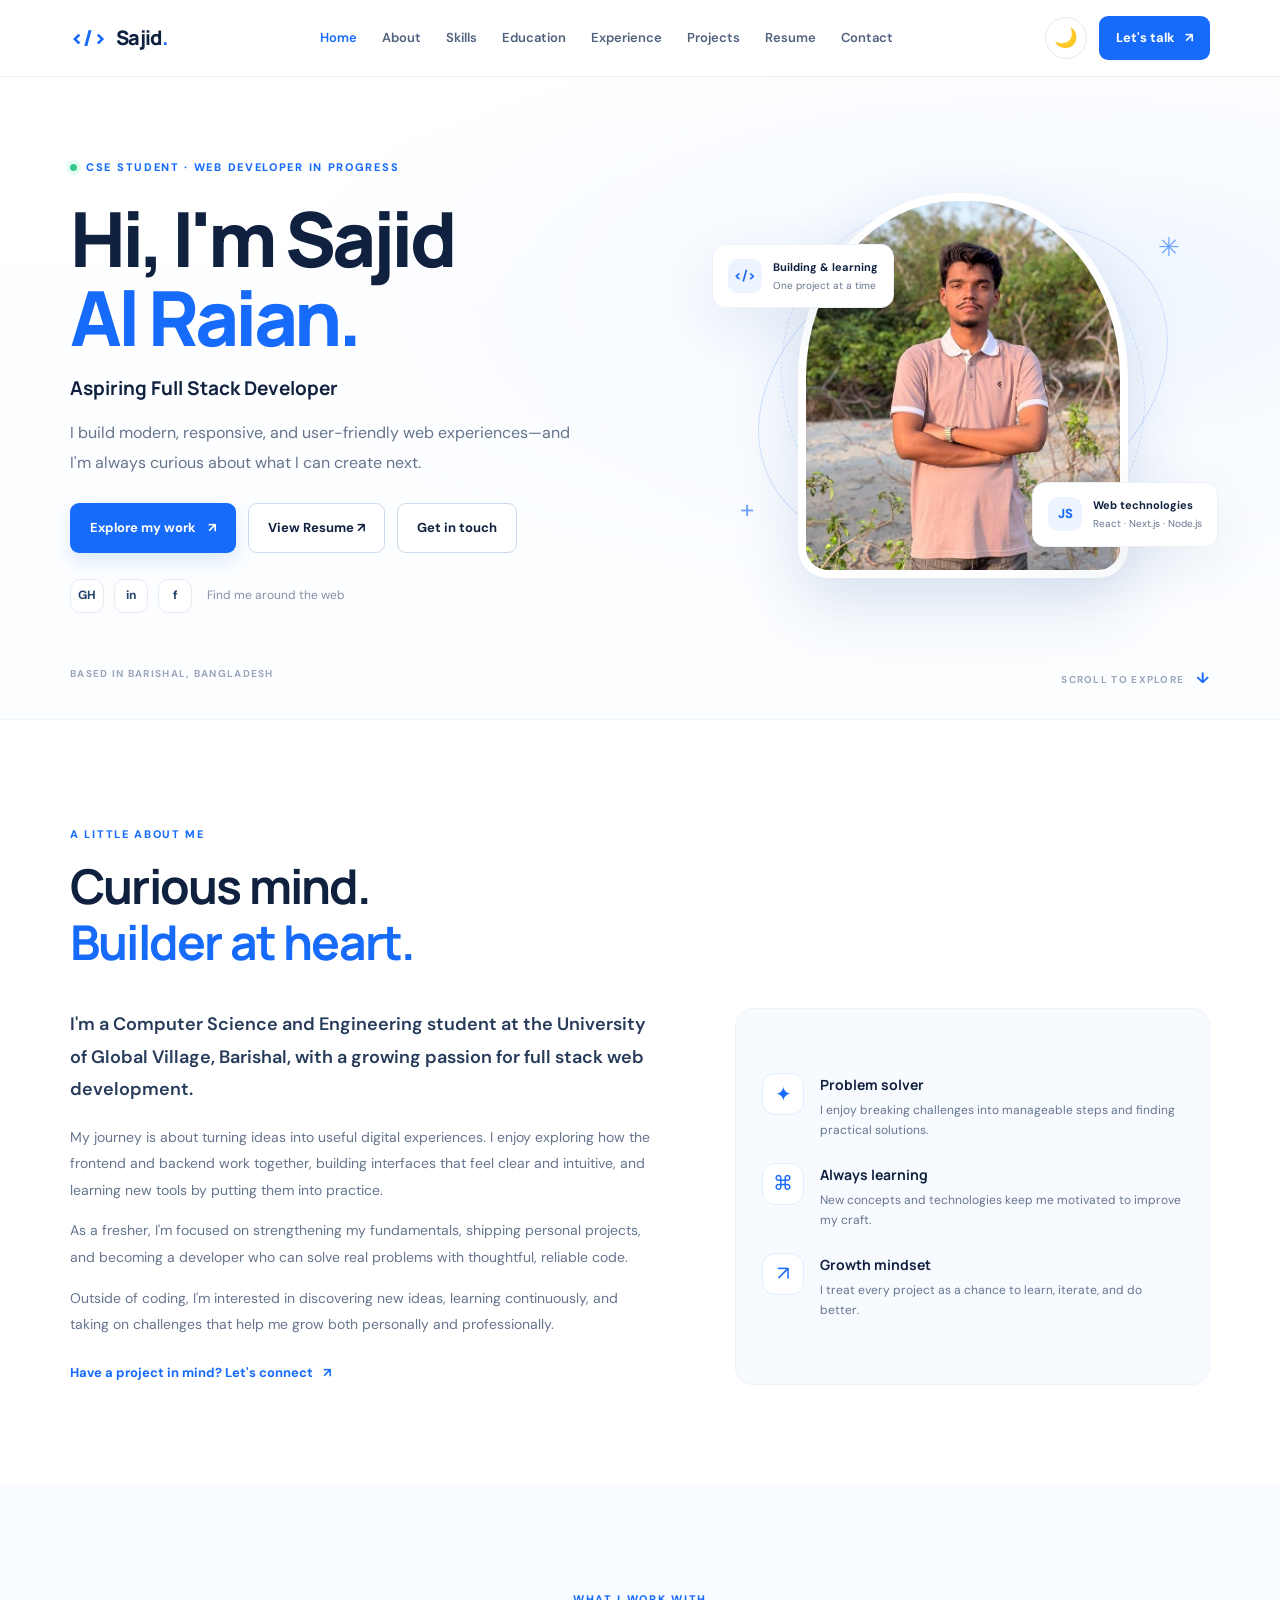
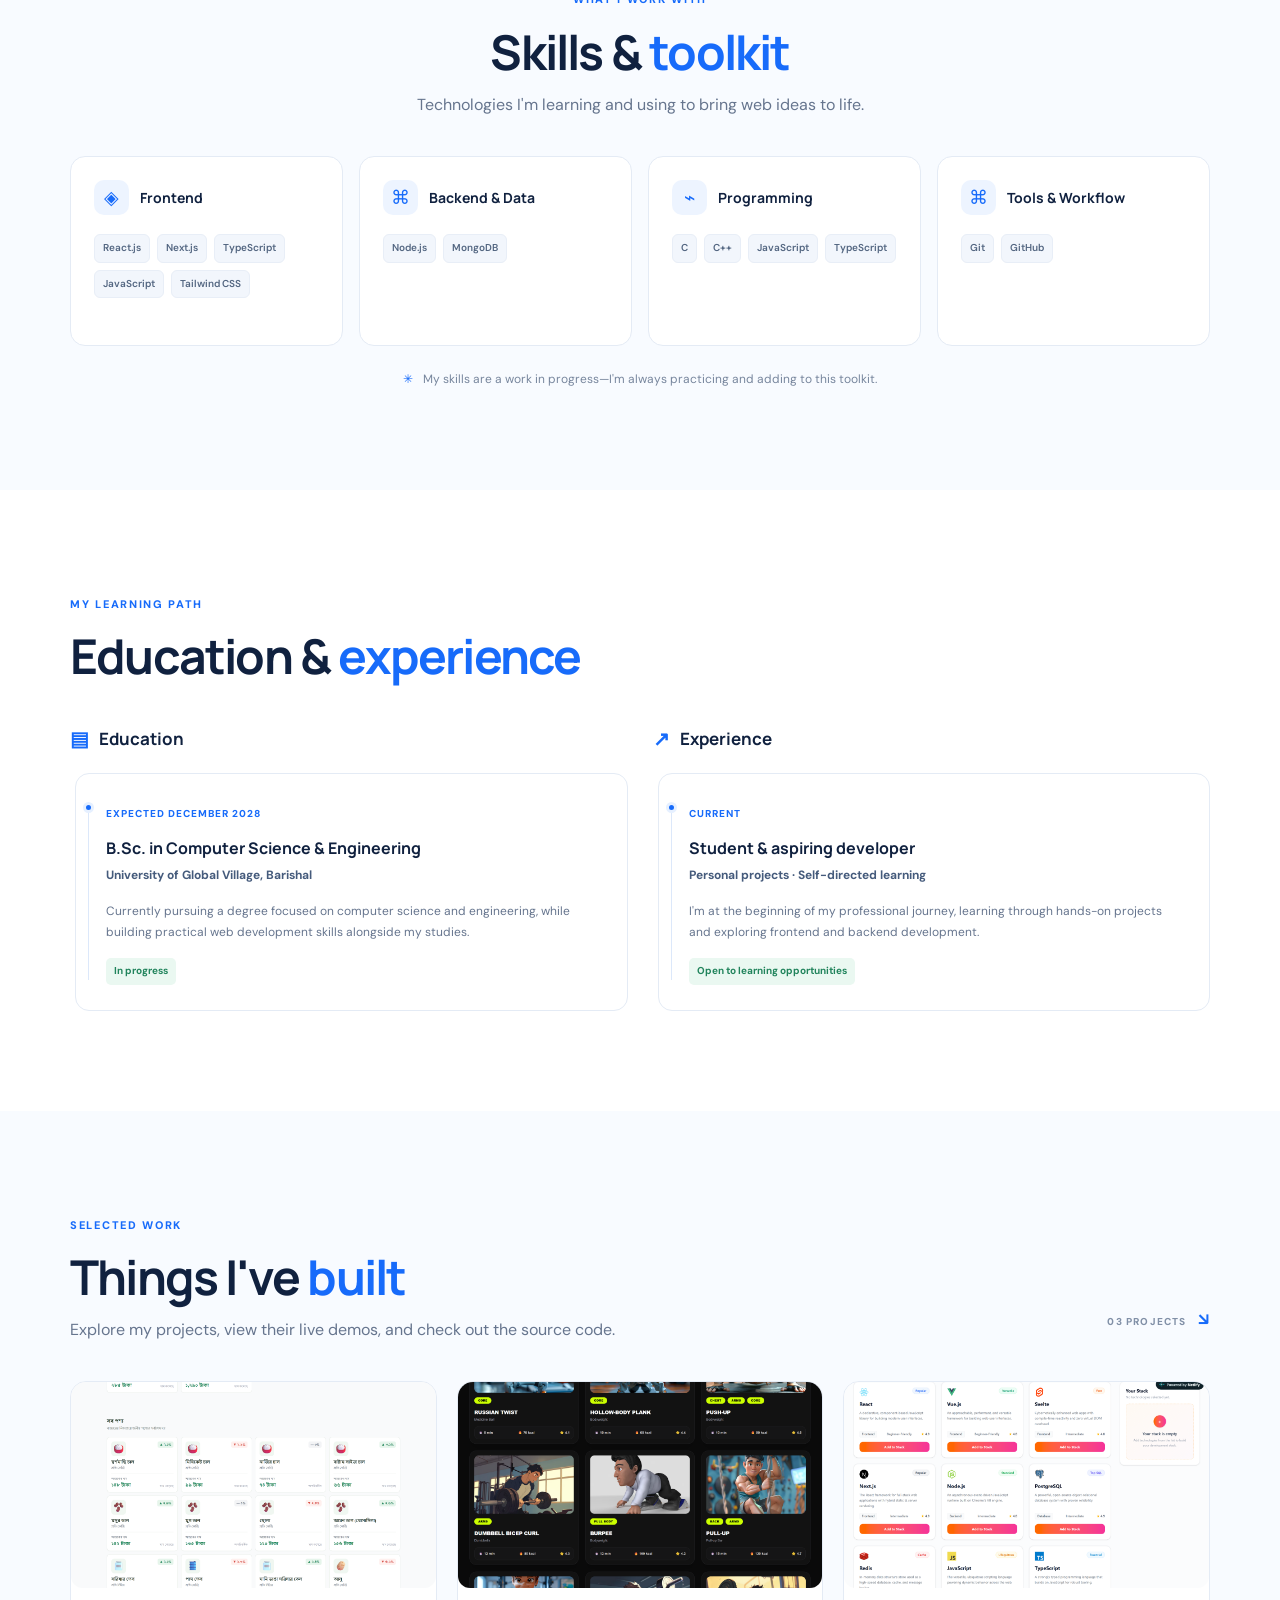
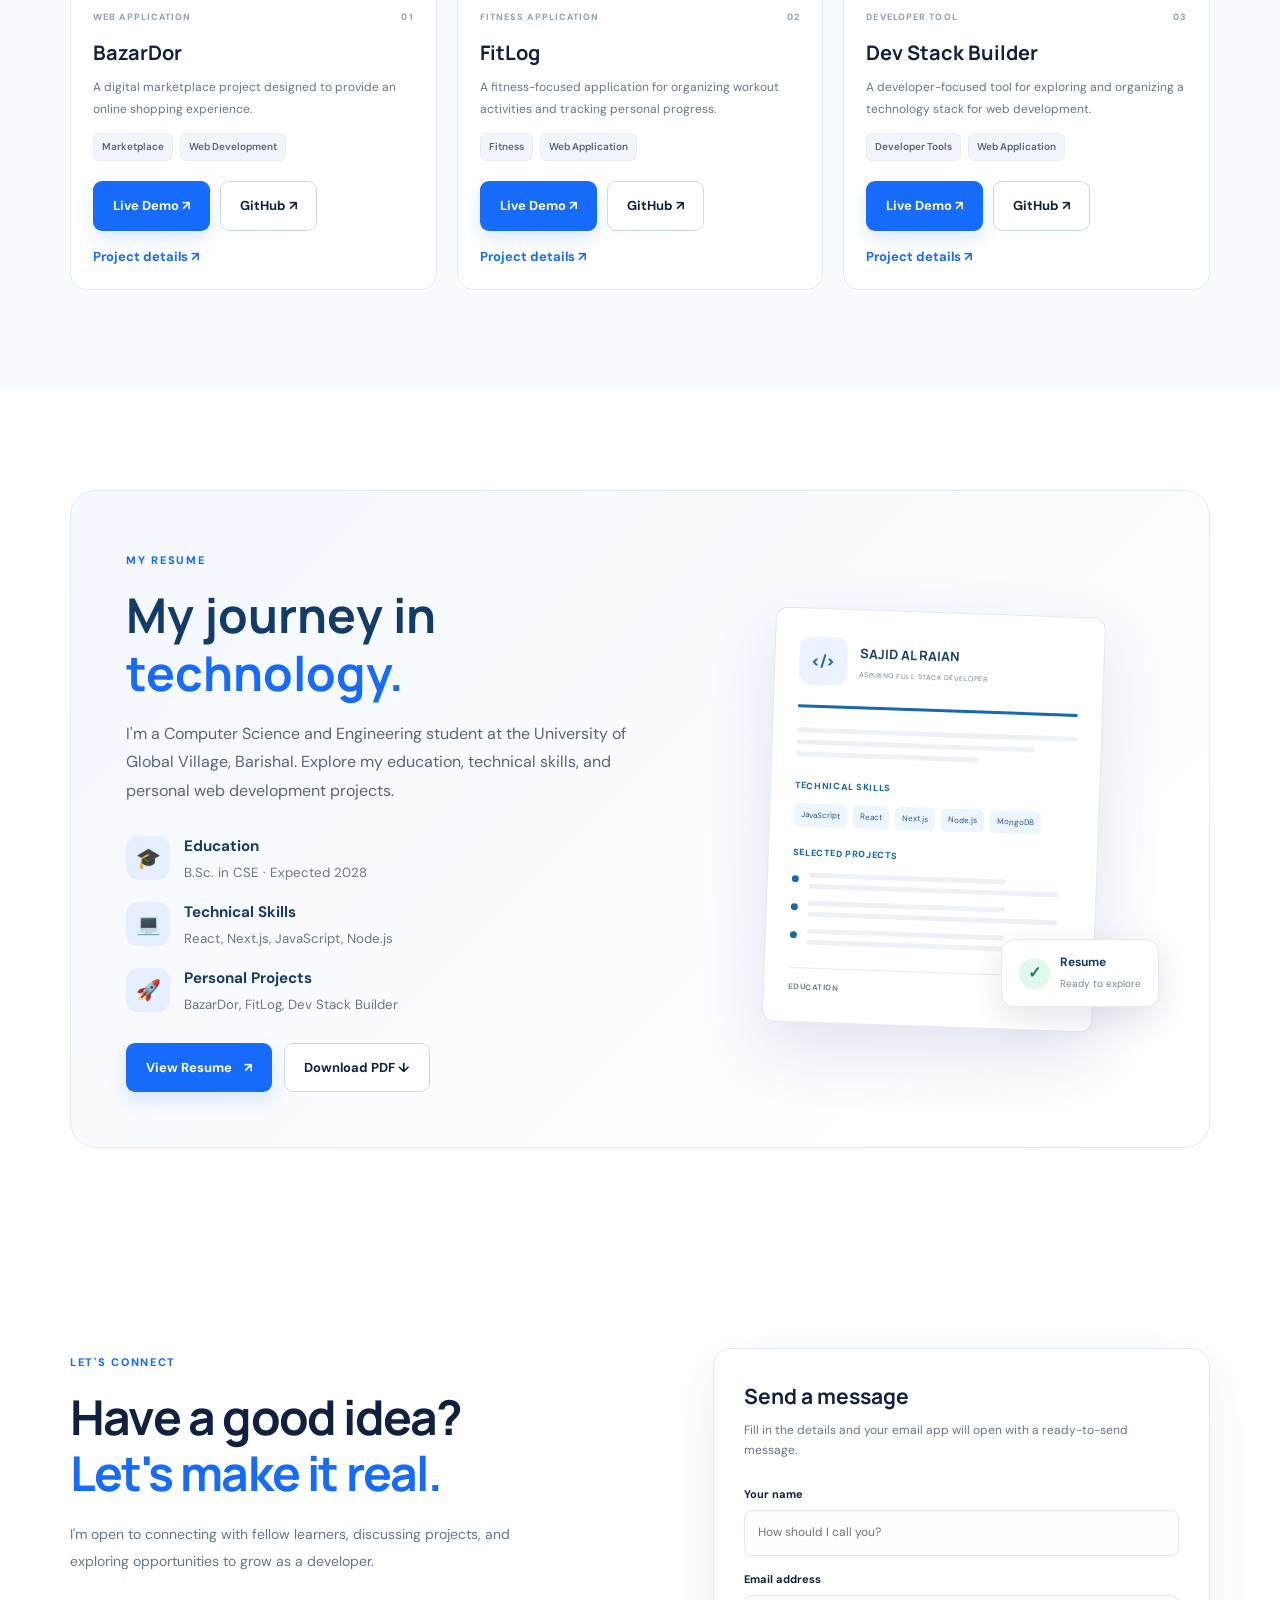
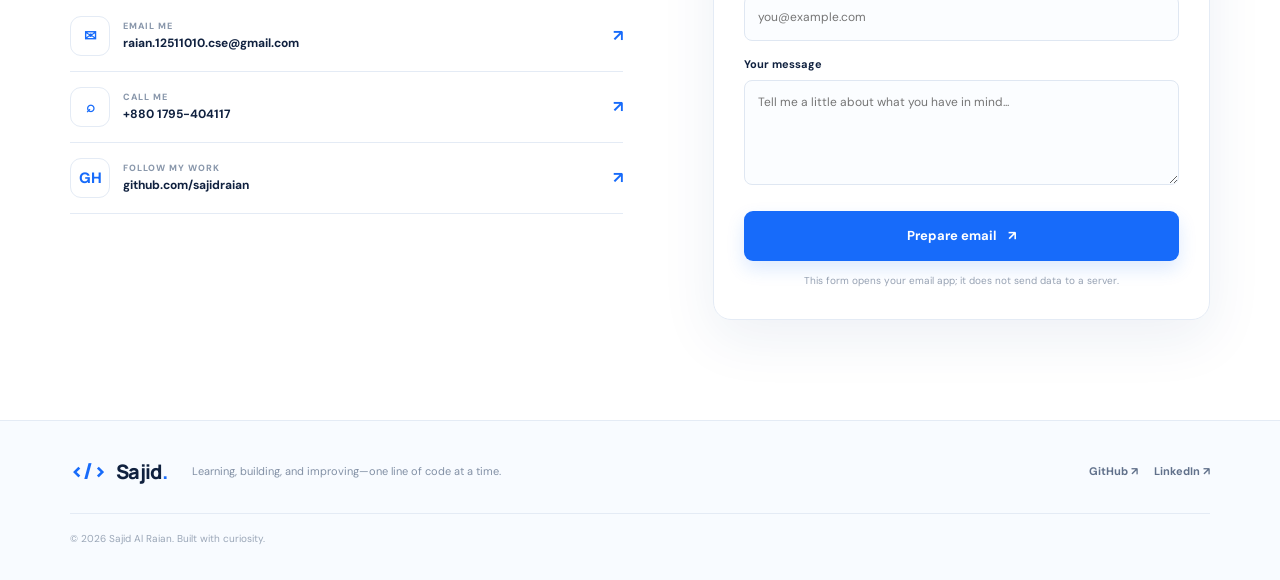
==== index.html @ 1d6a9774 "Add resume section and dark mode" ====
<!doctype html>
<html lang="en">
<head>
  <meta charset="utf-8"><meta name="viewport" content="width=device-width, initial-scale=1">
  <meta name="theme-color" content="#ffffff">
  <meta name="description" content="Sajid Al Raian — CSE student and aspiring full stack developer building modern web applications.">
  <title>Sajid Al Raian | Aspiring Full Stack Developer</title>
  <link rel="preconnect" href="https://fonts.googleapis.com"><link rel="preconnect" href="https://fonts.gstatic.com" crossorigin>
  <link href="https://fonts.googleapis.com/css2?family=DM+Sans:wght@400;500;600;700&family=Manrope:wght@400;500;600;700;800&display=swap" rel="stylesheet">
  <script>
  (function () {
    try {
      const saved = localStorage.getItem("sajid-portfolio-theme");

      const theme =
        saved === "light" || saved === "dark"
          ? saved
          : window.matchMedia("(prefers-color-scheme: dark)").matches
            ? "dark"
            : "light";

      document.documentElement.dataset.theme = theme;
    } catch (error) {
      document.documentElement.dataset.theme = "light";
    }
  })();
</script>
  <link rel="stylesheet" href="styles.css">
</head>
<body>
<header class="header">
  <nav class="nav container" aria-label="Main navigation">
    <a class="brand" href="#home"><span class="brand-mark">&lt;/&gt;</span><span>Sajid<span class="brand-dot">.</span></span></a>
    <button class="menu-toggle" aria-label="Toggle navigation" aria-expanded="false"><span></span><span></span><span></span></button>
<div class="nav-links">
  <a class="active" href="#home">Home</a>
  <a href="#about">About</a>
  <a href="#skills">Skills</a>
  <a href="#education">Education</a>
  <a href="#experience">Experience</a>
  <a href="#projects">Projects</a>
  <a href="#resume">Resume</a>
  <a href="#contact">Contact</a>
</div>
<div class="nav-actions">
  <button
    class="theme-toggle"
    id="themeToggle"
    type="button"
    aria-label="Switch to dark mode"
    title="Switch theme"
  >
    <span id="themeIcon" aria-hidden="true">🌙</span>
  </button>

  <a class="nav-cta" href="#contact">
    Let's talk <span>↗</span>
  </a>
</div>
  </nav>
</header>
<main>
<section class="hero section" id="home">
  <div class="container hero-grid">
    <div class="hero-copy">
      <div class="eyebrow"><span class="status-dot"></span> CSE STUDENT · WEB DEVELOPER IN PROGRESS</div>
      <h1>Hi, I'm Sajid<br><span class="gradient-text">Al Raian.</span></h1>
      <h2>Aspiring Full Stack Developer</h2>
      <p class="hero-intro">I build modern, responsive, and user-friendly web experiences—and I'm always curious about what I can create next.</p>
<div class="hero-actions">
  <a class="btn btn-primary" href="#projects">
    Explore my work <span>↗</span>
  </a>

  <a class="btn btn-outline" href="assets/sajid-resume.pdf" target="_blank" rel="noopener noreferrer">
    View Resume ↗
  </a>

  <a class="btn btn-outline" href="#contact">
    Get in touch
  </a>
</div>
      <div class="social-row" aria-label="Social links">
        <a href="https://github.com/sajidraian" target="_blank" rel="noreferrer" aria-label="GitHub">GH</a>
        <a href="https://www.linkedin.com/in/sajid-al-raian/" target="_blank" rel="noreferrer" aria-label="LinkedIn">in</a>
        <a href="https://www.facebook.com/sajid.al.raian.2025" target="_blank" rel="noreferrer" aria-label="Facebook">f</a>
        <span class="social-caption">Find me around the web</span>
      </div>
    </div>
    <div class="hero-visual">
      <div class="orbit orbit-one"></div><div class="orbit orbit-two"></div>
      <div class="photo-frame"><img src="assets/sajid-profile.jpg" alt="Portrait of Sajid Al Raian"></div>
      <div class="floating-card card-code"><span class="mini-icon">&lt;/&gt;</span><div><strong>Building & learning</strong><small>One project at a time</small></div></div>
      <div class="floating-card card-stack"><span class="stack-badge">JS</span><div><strong>Web technologies</strong><small>React · Next.js · Node.js</small></div></div>
      <div class="decor decor-a">✳</div><div class="decor decor-b">+</div>
    </div>
  </div>
  <div class="container hero-bottom"><span>BASED IN BARISHAL, BANGLADESH</span><span class="scroll-note">SCROLL TO EXPLORE <b>↓</b></span></div>
</section>
<section class="section about-section" id="about">
 <div class="container">
  <div class="section-heading"><span class="section-kicker">A LITTLE ABOUT ME</span><h2>Curious mind.<br><span class="gradient-text">Builder at heart.</span></h2></div>
  <div class="about-grid">
   <div class="about-text">
    <p class="lead">I'm a Computer Science and Engineering student at the University of Global Village, Barishal, with a growing passion for full stack web development.</p>
    <p>My journey is about turning ideas into useful digital experiences. I enjoy exploring how the frontend and backend work together, building interfaces that feel clear and intuitive, and learning new tools by putting them into practice.</p>
    <p>As a fresher, I'm focused on strengthening my fundamentals, shipping personal projects, and becoming a developer who can solve real problems with thoughtful, reliable code.</p>
    <p>Outside of coding, I'm interested in discovering new ideas, learning continuously, and taking on challenges that help me grow both personally and professionally.</p>
    <a class="text-link" href="#contact">Have a project in mind? Let's connect <span>↗</span></a>
   </div>
   <div class="traits">
    <article class="trait"><span class="trait-icon">✦</span><div><h3>Problem solver</h3><p>I enjoy breaking challenges into manageable steps and finding practical solutions.</p></div></article>
    <article class="trait"><span class="trait-icon">⌘</span><div><h3>Always learning</h3><p>New concepts and technologies keep me motivated to improve my craft.</p></div></article>
    <article class="trait"><span class="trait-icon">↗</span><div><h3>Growth mindset</h3><p>I treat every project as a chance to learn, iterate, and do better.</p></div></article>
   </div>
  </div>
 </div>
</section>
<section class="section skills-section" id="skills">
 <div class="container">
  <div class="section-heading centered"><span class="section-kicker">WHAT I WORK WITH</span><h2>Skills & <span class="gradient-text">toolkit</span></h2><p>Technologies I'm learning and using to bring web ideas to life.</p></div>
  <div class="skills-grid">
   <article class="skill-card"><div class="skill-card-head"><span class="skill-icon">◈</span><h3>Frontend</h3></div><div class="chips"><span>React.js</span><span>Next.js</span><span>TypeScript</span><span>JavaScript</span><span>Tailwind CSS</span></div></article>
   <article class="skill-card"><div class="skill-card-head"><span class="skill-icon">⌘</span><h3>Backend & Data</h3></div><div class="chips"><span>Node.js</span><span>MongoDB</span></div></article>
   <article class="skill-card"><div class="skill-card-head"><span class="skill-icon">⌁</span><h3>Programming</h3></div><div class="chips"><span>C</span><span>C++</span><span>JavaScript</span><span>TypeScript</span></div></article>
   <article class="skill-card"><div class="skill-card-head"><span class="skill-icon">⌘</span><h3>Tools & Workflow</h3></div><div class="chips"><span>Git</span><span>GitHub</span></div></article>
  </div>
  <p class="skills-note"><span>✳</span> My skills are a work in progress—I'm always practicing and adding to this toolkit.</p>
 </div>
</section>
<section class="section" id="education">
 <div class="container">
  <div class="section-heading"><span class="section-kicker">MY LEARNING PATH</span><h2>Education & <span class="gradient-text">experience</span></h2></div>
  <div class="timeline-grid">
   <div><h3 class="column-title"><span>▤</span> Education</h3>
    <article class="timeline-card"><span class="timeline-dot"></span><span class="timeline-date">EXPECTED DECEMBER 2028</span><h3>B.Sc. in Computer Science & Engineering</h3><p class="timeline-place">University of Global Village, Barishal</p><p>Currently pursuing a degree focused on computer science and engineering, while building practical web development skills alongside my studies.</p><span class="tag">In progress</span></article>
   </div>
   <div id="experience"><h3 class="column-title"><span>↗</span> Experience</h3>
    <article class="timeline-card"><span class="timeline-dot"></span><span class="timeline-date">CURRENT</span><h3>Student & aspiring developer</h3><p class="timeline-place">Personal projects · Self-directed learning</p><p>I'm at the beginning of my professional journey, learning through hands-on projects and exploring frontend and backend development.</p><span class="tag">Open to learning opportunities</span></article>
   </div>
  </div>
 </div>
</section>
<section class="section projects-section" id="projects">
  <div class="container">
    <div class="projects-heading">
      <div class="section-heading">
        <span class="section-kicker">SELECTED WORK</span>
        <h2>Things I've <span class="gradient-text">built</span></h2>
        <p>
          Explore my projects, view their live demos, and check out the
          source code.
        </p>
      </div>
      <span class="project-count">03 PROJECTS <b>↘</b></span>
    </div>


<div class="projects-grid" id="projectCards">

  <!-- BazarDor -->
  <article class="project-card">
    <a
      class="project-preview"
      href="https://bazardor26.vercel.app/"
      target="_blank"
      rel="noopener noreferrer"
      aria-label="Open BazarDor live demo"
    >
      <img
        src="assets/bazardor-preview.png"
        alt="BazarDor project website preview"
        loading="lazy"
      >
    </a>

    <div class="project-content">
      <div class="project-meta">
        <span>WEB APPLICATION</span>
        <span>01</span>
      </div>

      <h3>BazarDor</h3>
      <p>
        A digital marketplace project designed to provide an online
        shopping experience.
      </p>

      <div class="project-tags">
        <span>Marketplace</span>
        <span>Web Development</span>
      </div>

      <div class="project-buttons">
        <a
          class="btn btn-primary"
          href="https://bazardor26.vercel.app/"
          target="_blank"
          rel="noopener noreferrer"
        >Live Demo ↗</a>

        <a
          class="btn btn-outline"
          href="https://github.com/sajidraian/BazarDor"
          target="_blank"
          rel="noopener noreferrer"
        >GitHub ↗</a>

        <a
          class="text-link"
          href="project.html?id=bazardor"
        >Project details ↗</a>
      </div>
    </div>
  </article>

  <!-- FitLog -->
  <article class="project-card">
    <a
      class="project-preview"
      href="https://fitlog26.netlify.app/"
      target="_blank"
      rel="noopener noreferrer"
      aria-label="Open FitLog live demo"
    >
      <img
        src="assets/fitlog-preview.png"
        alt="FitLog fitness application preview"
        loading="lazy"
      >
    </a>

    <div class="project-content">
      <div class="project-meta">
        <span>FITNESS APPLICATION</span>
        <span>02</span>
      </div>

      <h3>FitLog</h3>
      <p>
        A fitness-focused application for organizing workout
        activities and tracking personal progress.
      </p>

      <div class="project-tags">
        <span>Fitness</span>
        <span>Web Application</span>
      </div>

      <div class="project-buttons">
        <a
          class="btn btn-primary"
          href="https://fitlog26.netlify.app/"
          target="_blank"
          rel="noopener noreferrer"
        >Live Demo ↗</a>

        <a
          class="btn btn-outline"
          href="https://github.com/sajidraian/fitlog-app"
          target="_blank"
          rel="noopener noreferrer"
        >GitHub ↗</a>

        <a
          class="text-link"
          href="project.html?id=fitlog"
        >Project details ↗</a>
      </div>
    </div>
  </article>

  <!-- Dev Stack Builder -->
  <article class="project-card">
    <a
      class="project-preview"
      href="https://building-devstack.netlify.app/"
      target="_blank"
      rel="noopener noreferrer"
      aria-label="Open Dev Stack Builder live demo"
    >
      <img
        src="assets/devstack-preview.png"
        alt="Dev Stack Builder application preview"
        loading="lazy"
      >
    </a>

    <div class="project-content">
      <div class="project-meta">
        <span>DEVELOPER TOOL</span>
        <span>03</span>
      </div>

      <h3>Dev Stack Builder</h3>
      <p>
        A developer-focused tool for exploring and organizing a
        technology stack for web development.
      </p>

      <div class="project-tags">
        <span>Developer Tools</span>
        <span>Web Application</span>
      </div>

      <div class="project-buttons">
        <a
          class="btn btn-primary"
          href="https://building-devstack.netlify.app/"
          target="_blank"
          rel="noopener noreferrer"
        >Live Demo ↗</a>

        <a
          class="btn btn-outline"
          href="https://github.com/sajidraian/dev-stack-builder-a_05"
          target="_blank"
          rel="noopener noreferrer"
        >GitHub ↗</a>

        <a
          class="text-link"
          href="project.html?id=devstack"
        >Project details ↗</a>
      </div>
    </div>
  </article>

</div>


  </div>
</section>
<!-- Resume Section -->
<section class="section resume-section" id="resume">
  <div class="container">
    <div class="resume-card">

      <div class="resume-content">
        <span class="section-kicker">MY RESUME</span>

        <h2>
          My journey in
          <span class="gradient-text">technology.</span>
        </h2>

        <p>
          I'm a Computer Science and Engineering student at the
          University of Global Village, Barishal. Explore my education,
          technical skills, and personal web development projects.
        </p>

        <div class="resume-highlights">
          <div class="resume-highlight">
            <span class="resume-icon">🎓</span>
            <div>
              <strong>Education</strong>
              <small>B.Sc. in CSE · Expected 2028</small>
            </div>
          </div>

          <div class="resume-highlight">
            <span class="resume-icon">💻</span>
            <div>
              <strong>Technical Skills</strong>
              <small>React, Next.js, JavaScript, Node.js</small>
            </div>
          </div>

          <div class="resume-highlight">
            <span class="resume-icon">🚀</span>
            <div>
              <strong>Personal Projects</strong>
              <small>BazarDor, FitLog, Dev Stack Builder</small>
            </div>
          </div>
        </div>

        <div class="resume-actions">
          <a
            class="btn btn-primary"
            href="assets/sajid-resume.pdf"
            target="_blank"
            rel="noopener noreferrer"
          >
            View Resume <span>↗</span>
          </a>

          <a
            class="btn btn-outline"
            href="assets/sajid-resume.pdf"
            download="Sajid-Al-Raian-Resume.pdf"
          >
            Download PDF ↓
          </a>
        </div>
      </div>

      <div class="resume-visual" aria-hidden="true">
        <div class="resume-paper">
          <div class="resume-paper-header">
            <div class="resume-avatar">&lt;/&gt;</div>
            <div>
              <strong>SAJID AL RAIAN</strong>
              <span>ASPIRING FULL STACK DEVELOPER</span>
            </div>
          </div>

          <div class="resume-paper-line"></div>

          <div class="resume-paper-section">
            <span></span>
            <span></span>
            <span></span>
          </div>

          <div class="resume-paper-heading">TECHNICAL SKILLS</div>

          <div class="resume-paper-tags">
            <span>JavaScript</span>
            <span>React</span>
            <span>Next.js</span>
            <span>Node.js</span>
            <span>MongoDB</span>
          </div>

          <div class="resume-paper-heading">SELECTED PROJECTS</div>

          <div class="resume-paper-project">
            <i></i>
            <div><span></span><span></span></div>
          </div>

          <div class="resume-paper-project">
            <i></i>
            <div><span></span><span></span></div>
          </div>

          <div class="resume-paper-project">
            <i></i>
            <div><span></span><span></span></div>
          </div>

          <div class="resume-paper-footer">
            <span>EDUCATION</span>
            <span>2028</span>
          </div>
        </div>

        <div class="resume-floating-badge">
          <span>✓</span>
          <div>
            <strong>Resume</strong>
            <small>Ready to explore</small>
          </div>
        </div>
      </div>

    </div>
  </div>
</section>
<!-- End Resume Section -->
<section class="section contact-section" id="contact">
 <div class="container contact-grid">
  <div class="contact-copy"><span class="section-kicker">LET'S CONNECT</span><h2>Have a good idea?<br><span class="gradient-text">Let's make it real.</span></h2><p>I'm open to connecting with fellow learners, discussing projects, and exploring opportunities to grow as a developer.</p>
   <a class="contact-detail" href="mailto:raian.12511010.cse@gmail.com"><span class="contact-icon">✉</span><span><small>EMAIL ME</small><strong>raian.12511010.cse@gmail.com</strong></span><b>↗</b></a>
   <a class="contact-detail" href="tel:+8801795404117"><span class="contact-icon">⌕</span><span><small>CALL ME</small><strong>+880 1795-404117</strong></span><b>↗</b></a>
   <a class="contact-detail" href="https://github.com/sajidraian" target="_blank" rel="noreferrer"><span class="contact-icon">GH</span><span><small>FOLLOW MY WORK</small><strong>github.com/sajidraian</strong></span><b>↗</b></a>
  </div>
  <form class="contact-form" id="contactForm">
   <h3>Send a message</h3><p>Fill in the details and your email app will open with a ready-to-send message.</p>
   <label for="name">Your name</label><input id="name" name="name" placeholder="How should I call you?" required>
   <label for="email">Email address</label><input id="email" name="email" type="email" placeholder="you@example.com" required>
   <label for="message">Your message</label><textarea id="message" name="message" rows="4" placeholder="Tell me a little about what you have in mind..." required></textarea>
   <button class="btn btn-primary submit-btn" type="submit">Prepare email <span>↗</span></button><small class="form-note">This form opens your email app; it does not send data to a server.</small>
  </form>
 </div>
</section>
</main>
<footer class="footer"><div class="container footer-inner"><a class="brand" href="#home"><span class="brand-mark">&lt;/&gt;</span><span>Sajid<span class="brand-dot">.</span></span></a><p>Learning, building, and improving—one line of code at a time.</p><div class="footer-social"><a href="https://github.com/sajidraian" target="_blank" rel="noreferrer">GitHub ↗</a><a href="https://www.linkedin.com/in/sajid-al-raian/" target="_blank" rel="noreferrer">LinkedIn ↗</a></div><small>© <span id="year"></span> Sajid Al Raian. Built with curiosity.</small></div></footer>
<script src="script.js"></script>
</body></html>
---- styles.css ----
:root{--blue:#176bfa;--blue-dark:#1154d8;--ink:#10213f;--muted:#66758e;--line:#e4ebf5;--pale:#f4f8ff;--white:#fff;--shadow:0 18px 55px rgba(22,68,130,.08)}*{box-sizing:border-box}html{scroll-behavior:smooth;scroll-padding-top:90px}body{margin:0;background:#fff;color:var(--ink);font-family:"DM Sans",sans-serif;line-height:1.65}h1,h2,h3,p{margin-top:0}h1,h2,h3,.brand{font-family:Manrope,sans-serif}a{color:inherit;text-decoration:none}button,input,textarea{font:inherit}.container{width:min(1140px,calc(100% - 48px));margin:auto}.header{position:sticky;top:0;z-index:50;background:rgba(255,255,255,.9);backdrop-filter:blur(18px);border-bottom:1px solid rgba(228,235,245,.8)}.nav{height:76px;display:flex;align-items:center;justify-content:space-between;gap:24px}.brand{font-size:20px;font-weight:800;display:flex;align-items:center;gap:10px;letter-spacing:-.7px}.brand-mark{color:var(--blue);font-size:22px}.brand-dot,.gradient-text{color:var(--blue)}.nav-links{display:flex;align-items:center;gap:25px}.nav-links a{font-size:13px;color:#50617d;font-weight:600;transition:color .2s}.nav-links a:hover,.nav-links a.active{color:var(--blue)}.nav-cta{font-size:13px;font-weight:700;color:white;background:var(--blue);padding:11px 17px;border-radius:9px;white-space:nowrap}.nav-cta span{margin-left:7px}.menu-toggle{display:none;border:0;background:none;padding:8px}.menu-toggle span{display:block;width:23px;height:2px;background:var(--ink);margin:5px}.section{padding:100px 0}.hero{padding:76px 0 28px;background:radial-gradient(ellipse at 82% 35%,#edf5ff 0,rgba(245,249,255,.7) 24%,transparent 53%),linear-gradient(180deg,#fff,#fbfdff)}.hero-grid{display:grid;grid-template-columns:1.08fr .92fr;align-items:center;gap:65px;min-height:465px}.eyebrow,.section-kicker{font-size:11px;letter-spacing:1.7px;font-weight:800;color:var(--blue)}.eyebrow{display:flex;align-items:center;gap:9px;margin-bottom:22px}.status-dot{width:7px;height:7px;background:#35c98b;border-radius:50%;box-shadow:0 0 0 4px #e6fbf2}.hero h1{font-size:clamp(46px,6vw,76px);line-height:1.04;letter-spacing:-4px;margin:0 0 16px;font-weight:800}.hero h2{font-size:19px;font-weight:700;margin-bottom:14px}.hero-intro{max-width:510px;font-size:16px;color:var(--muted);line-height:1.85}.hero-actions{display:flex;gap:12px;flex-wrap:wrap;margin:26px 0}.btn{display:inline-flex;align-items:center;justify-content:center;gap:12px;border:1px solid transparent;border-radius:9px;padding:13px 19px;font-size:13px;font-weight:700;cursor:pointer;transition:transform .2s,box-shadow .2s,background .2s}.btn:hover{transform:translateY(-2px)}.btn-primary{background:var(--blue);color:white;box-shadow:0 8px 18px #176bfa25}.btn-primary:hover{background:var(--blue-dark);box-shadow:0 12px 24px #176bfa30}.btn-outline{border-color:#cbd9ed;color:var(--ink);background:#fff}.btn-outline:hover{border-color:var(--blue);color:var(--blue)}.social-row{display:flex;align-items:center;gap:10px}.social-row>a{width:34px;height:34px;border:1px solid var(--line);border-radius:10px;display:grid;place-items:center;font-weight:800;font-size:12px;color:#28476f;background:#fff}.social-row>a:hover{color:var(--blue);border-color:#a9c8ff}.social-caption{font-size:12px;color:#8490a4;margin-left:5px}.hero-visual{height:430px;position:relative;display:flex;align-items:center;justify-content:center}.photo-frame{width:min(330px,76%);height:385px;position:relative;z-index:2;border-radius:48% 48% 30px 30px;overflow:hidden;border:8px solid #fff;box-shadow:0 25px 65px rgba(31,82,153,.16);background:#e7f1ff}.photo-frame img{width:100%;height:100%;object-fit:cover;object-position:center 22%}.orbit{position:absolute;border:1px solid #cfe1ff;border-radius:50%;transform:rotate(-25deg)}.orbit-one{width:430px;height:300px}.orbit-two{width:380px;height:350px;transform:rotate(48deg);border-style:dashed}.floating-card{position:absolute;z-index:3;display:flex;align-items:center;gap:11px;background:#fff;padding:13px 15px;border:1px solid #edf1f8;border-radius:13px;box-shadow:var(--shadow)}.floating-card strong,.floating-card small{display:block}.floating-card strong{font-size:11px}.floating-card small{font-size:10px;color:var(--muted);margin-top:2px}.card-code{left:-4px;top:73px}.card-stack{right:-8px;bottom:54px}.mini-icon,.stack-badge{width:34px;height:34px;border-radius:10px;display:grid;place-items:center;background:#edf4ff;color:var(--blue);font-size:13px;font-weight:800}.decor{position:absolute;color:#6fa4ff;font-size:26px}.decor-a{right:30px;top:55px}.decor-b{left:24px;bottom:70px}.hero-bottom{display:flex;justify-content:space-between;color:#9aa7bb;font-size:10px;letter-spacing:1.3px;font-weight:700;margin-top:48px}.scroll-note b{color:var(--blue);font-size:15px;margin-left:8px}.section-heading{margin-bottom:38px}.section-heading h2,.contact-copy h2{font-size:clamp(34px,4vw,48px);line-height:1.17;letter-spacing:-1.8px;margin:12px 0}.section-heading p{color:var(--muted);max-width:570px;margin-bottom:0}.centered{text-align:center}.centered p{margin-left:auto;margin-right:auto}.about-section{border-top:1px solid #f1f4f9}.about-grid{display:grid;grid-template-columns:1.1fr .9fr;gap:85px}.about-text p{color:var(--muted);font-size:14px;line-height:1.9}.about-text .lead{font-size:18px;line-height:1.8;color:#263a59;font-weight:600}.text-link{display:inline-flex;gap:10px;align-items:center;color:var(--blue);font-weight:700;font-size:13px;margin-top:10px}.traits{background:#f7faff;border:1px solid #edf2fb;border-radius:18px;padding:24px 26px;display:flex;flex-direction:column;justify-content:center;gap:22px}.trait{display:flex;gap:16px;align-items:flex-start}.trait-icon{width:42px;height:42px;flex:0 0 42px;border-radius:13px;background:white;border:1px solid #e3edff;color:var(--blue);display:grid;place-items:center;font-size:20px}.trait h3{font-size:14px;margin:0 0 4px}.trait p{font-size:12px;color:var(--muted);margin:0;line-height:1.7}.skills-section{background:#f8fbff}.skills-grid{display:grid;grid-template-columns:repeat(4,1fr);gap:16px}.skill-card{padding:23px;background:#fff;border:1px solid var(--line);border-radius:15px;min-height:190px;transition:transform .2s,box-shadow .2s}.skill-card:hover,.project-card:hover{transform:translateY(-4px);box-shadow:var(--shadow)}.skill-card-head{display:flex;align-items:center;gap:11px;margin-bottom:19px}.skill-icon{width:35px;height:35px;display:grid;place-items:center;background:#edf4ff;color:var(--blue);border-radius:10px;font-size:19px}.skill-card h3{font-size:14px;margin:0}.chips,.project-tags{display:flex;gap:7px;flex-wrap:wrap}.chips span,.project-tags span{background:#f2f6fc;color:#536681;border:1px solid #e8eef7;border-radius:6px;padding:5px 8px;font-size:10px;font-weight:600}.skills-note{margin:24px 0 0;text-align:center;font-size:12px;color:#77869d}.skills-note span{color:var(--blue);margin-right:7px}.timeline-grid{display:grid;grid-template-columns:1fr 1fr;gap:25px}.column-title{font-size:17px;display:flex;align-items:center;gap:10px;margin-bottom:18px}.column-title span{color:var(--blue);font-size:20px}.timeline-card{position:relative;border:1px solid var(--line);border-radius:14px;padding:25px 25px 25px 30px;margin-left:5px}.timeline-card:before{content:"";position:absolute;left:12px;top:32px;bottom:30px;width:1px;background:#dce8fa}.timeline-dot{position:absolute;left:7px;top:28px;width:11px;height:11px;background:var(--blue);border:3px solid #e6f0ff;border-radius:50%}.timeline-date{font-size:10px;letter-spacing:1px;font-weight:800;color:var(--blue)}.timeline-card h3{font-size:16px;margin:9px 0 4px}.timeline-place{font-size:12px!important;font-weight:700;color:#455b7c!important;margin-bottom:14px!important}.timeline-card p{font-size:12px;color:var(--muted);line-height:1.8}.tag{display:inline-block;background:#eaf8f1;color:#21845c;border-radius:5px;padding:5px 8px;font-size:10px;font-weight:700}.projects-section{background:#f8fbff}.projects-heading{display:flex;justify-content:space-between;align-items:end;gap:20px}.project-count{font-size:10px;letter-spacing:1.2px;color:#8190a7;font-weight:800;white-space:nowrap;margin-bottom:48px}.project-count b{color:var(--blue);font-size:17px;margin-left:8px}.projects-grid{display:grid;grid-template-columns:repeat(3,1fr);gap:20px}.project-card{border:1px solid var(--line);background:#fff;border-radius:16px;overflow:hidden;transition:transform .2s,box-shadow .2s}.project-art{height:190px;position:relative;overflow:hidden;padding:20px;display:flex;align-items:center;justify-content:center}.art-market{background:linear-gradient(135deg,#e8f1ff,#c9ddff)}.art-fit{background:linear-gradient(135deg,#e6faf3,#c9f1e2)}.art-dev{background:linear-gradient(135deg,#f0eaff,#dcd0ff)}.art-label{position:absolute;top:18px;left:19px;font-size:10px;letter-spacing:1.5px;font-weight:800;color:#4e6591}.art-number{position:absolute;bottom:15px;left:19px;font-size:9px;letter-spacing:1px;font-weight:800;color:#7185a5}.market-ui{background:#fff;width:180px;height:100px;border-radius:12px;padding:13px;box-shadow:0 15px 35px #3766a51a;position:relative}.market-dot{display:block;width:18px;height:18px;border-radius:6px;background:#176bfa;margin-bottom:12px}.market-line{display:block;height:5px;width:100px;border-radius:5px;background:#e4ebf5;margin:7px 0}.market-line.short{width:65px}.market-price{position:absolute;right:15px;bottom:18px;width:35px;height:35px;border-radius:10px;background:#eaf8f1;color:#20a16a;display:grid;place-items:center;font-size:19px;font-weight:800}.fit-ui{display:flex;align-items:center;gap:20px}.fit-ring{width:90px;height:90px;border:7px solid #4bc89a;border-left-color:#b7e9d8;border-radius:50%;display:flex;align-items:center;justify-content:center;flex-direction:column;background:#fff}.fit-ring strong{font-size:19px}.fit-ring small{font-size:7px;color:#6d8e84}.fit-bars{display:flex;align-items:end;gap:6px;height:58px}.fit-bars i{width:11px;border-radius:5px;background:#49bf91;height:45%}.fit-bars i:nth-child(2){height:85%}.fit-bars i:nth-child(3){height:65%}.dev-ui{display:flex;align-items:center;gap:6px;flex-wrap:wrap;justify-content:center;max-width:260px}.dev-ui span{background:#fff;padding:10px 11px;border-radius:8px;font-size:10px;font-weight:800;box-shadow:0 8px 20px #6e4eb21a}.dev-ui b{color:#7c61cb}.project-content{padding:22px}.project-meta{display:flex;justify-content:space-between;font-size:9px;letter-spacing:1.1px;color:#91a0b5;font-weight:800}.project-content h3{font-size:20px;margin:12px 0 8px}.project-content p{font-size:12px;line-height:1.8;color:var(--muted);min-height:42px}.project-tags{margin-bottom:20px}.btn-small{font-size:11px;padding:10px 12px;width:100%;justify-content:space-between}.fine-print{font-size:10px;color:#8794a8;margin-top:15px}.contact-grid{display:grid;grid-template-columns:1fr .9fr;gap:90px;align-items:start}.contact-copy h2{margin-top:14px}.contact-copy>p{max-width:440px;color:var(--muted);font-size:14px;line-height:1.9;margin:20px 0 27px}.contact-detail{display:flex;align-items:center;gap:13px;padding:15px 0;border-bottom:1px solid var(--line)}.contact-icon{width:40px;height:40px;border:1px solid var(--line);border-radius:11px;display:grid;place-items:center;color:var(--blue);font-size:15px;font-weight:800}.contact-detail span:nth-child(2){display:flex;flex-direction:column;min-width:0}.contact-detail small{font-size:9px;letter-spacing:1px;color:#8997ab;font-weight:800}.contact-detail strong{font-size:12px;overflow-wrap:anywhere}.contact-detail>b{margin-left:auto;color:var(--blue)}.contact-form{border:1px solid var(--line);border-radius:18px;padding:30px;box-shadow:var(--shadow)}.contact-form h3{font-size:21px;margin-bottom:7px}.contact-form>p{font-size:12px;color:var(--muted);margin-bottom:24px}.contact-form label{display:block;font-size:11px;font-weight:700;margin:14px 0 7px}.contact-form input,.contact-form textarea{width:100%;border:1px solid #dfe7f2;background:#fbfdff;border-radius:8px;padding:12px 13px;font-size:12px;outline:none;resize:vertical}.contact-form input:focus,.contact-form textarea:focus{border-color:#7aafff;box-shadow:0 0 0 3px #176bfa12}.submit-btn{width:100%;margin-top:18px}.form-note{display:block;color:#96a1b2;font-size:10px;margin-top:12px;text-align:center}.footer{background:#f8fbff;border-top:1px solid var(--line);padding:32px 0}.footer-inner{display:flex;align-items:center;gap:24px;flex-wrap:wrap}.footer-inner p{font-size:11px;color:#8290a5;margin:0 auto 0 0}.footer-inner>small{width:100%;font-size:10px;color:#9aa6b7;border-top:1px solid var(--line);padding-top:17px}.footer-social{display:flex;gap:16px}.footer-social a{font-size:11px;color:#61718b;font-weight:700}.project-detail-page{padding:55px 0 100px}.back-link{display:inline-block;font-size:12px;color:var(--muted);font-weight:700;margin-bottom:35px}.detail-hero{padding:50px;background:linear-gradient(135deg,#f3f8ff,#fff);border:1px solid var(--line);border-radius:20px}.detail-hero h1{font-size:clamp(38px,5vw,60px);letter-spacing:-2px;line-height:1.1;margin:14px 0}.detail-hero>p{color:var(--muted);max-width:650px}.detail-hero .project-tags{margin:18px 0 25px}.detail-actions{display:flex;gap:12px;flex-wrap:wrap}.detail-layout{display:grid;grid-template-columns:1fr 300px;gap:28px;margin-top:35px}.detail-block{padding:28px 0;border-bottom:1px solid var(--line)}.detail-block h2{font-size:25px;margin:9px 0 12px}.detail-block p{font-size:14px;color:var(--muted);line-height:1.9}.detail-note{padding:13px 15px;background:#f5f8fd;border-radius:9px;font-size:11px!important}.aside-card{padding:23px;border:1px solid var(--line);border-radius:14px;margin-bottom:16px}.aside-card h3{font-size:18px;margin:12px 0 8px}.aside-card p{font-size:12px;color:var(--muted);line-height:1.8}.aside-divider{height:1px;background:var(--line);margin:20px 0}.aside-blue{background:#f1f6ff;border-color:#e0ebff}.aside-blue h3{font-size:21px}.detail-error{padding:40px;border:1px solid var(--line);border-radius:15px}.detail-error a{color:var(--blue)}@media(max-width:1000px){.nav-links{gap:13px}.nav-links a{font-size:12px}.nav-cta{padding:10px 12px}.hero-grid{gap:30px}.about-grid,.contact-grid{gap:40px}.skills-grid{grid-template-columns:repeat(2,1fr)}.project-content{padding:17px}.project-art{height:170px}}@media(max-width:760px){.container{width:min(100% - 34px,560px)}.section{padding:72px 0}.nav{height:68px}.menu-toggle{display:block;margin-left:auto}.nav-cta{display:none}.nav-links{display:none;position:absolute;top:68px;left:0;right:0;padding:16px 22px 22px;background:#fff;border-bottom:1px solid var(--line);box-shadow:0 15px 25px #10213f0b;flex-direction:column;align-items:stretch;gap:0}.nav-links.open{display:flex}.nav-links a{padding:11px 4px;font-size:14px}.hero{padding-top:50px}.hero-grid{grid-template-columns:1fr;gap:12px}.hero h1{font-size:56px;letter-spacing:-3px}.hero-visual{height:370px;grid-row:1}.hero-copy{grid-row:2}.photo-frame{height:330px;width:260px}.orbit-one{width:340px;height:250px}.orbit-two{width:300px;height:280px}.card-code{left:0;top:50px}.card-stack{right:0;bottom:45px}.hero-bottom{margin-top:30px;font-size:8px}.about-grid,.timeline-grid,.contact-grid,.detail-layout{grid-template-columns:1fr;gap:28px}.about-grid{gap:30px}.skills-grid{gap:12px}.skill-card{padding:17px}.projects-heading{align-items:start}.project-count{margin-top:10px;font-size:9px}.projects-grid{grid-template-columns:1fr;max-width:480px;margin:auto}.project-art{height:205px}.project-content p{min-height:0}.contact-grid{gap:35px}.contact-form{padding:23px}.footer-inner{gap:14px}.footer-inner p{width:100%;order:3}.footer-social{margin-left:auto}.detail-hero{padding:28px 23px}.project-detail-page{padding-top:35px}.detail-layout{gap:15px}}@media(max-width:420px){.hero h1{font-size:48px}.hero-visual{height:330px}.photo-frame{height:300px;width:230px}.floating-card{padding:10px}.floating-card strong{font-size:10px}.floating-card small{font-size:9px}.card-code{left:-5px}.card-stack{right:-5px}.skills-grid{grid-template-columns:1fr}.skill-card{min-height:0}.hero-bottom .scroll-note{display:none}.section-heading h2,.contact-copy h2{font-size:35px}.project-count{display:none}.footer-social{margin-left:0}}


/* Portfolio polish: subtle motion, focus visibility, and reduced-motion support */
html { scroll-behavior: smooth; }
:focus-visible { outline: 3px solid rgba(37, 99, 235, .7); outline-offset: 4px; border-radius: 6px; }
.btn, .nav-cta, .project-card, .social-row a, .nav-links a { transition: transform .22s ease, box-shadow .22s ease, color .22s ease, background-color .22s ease, border-color .22s ease; }
.btn:hover, .nav-cta:hover { transform: translateY(-2px); }
.project-card:hover { transform: translateY(-5px); }
.photo-frame { animation: portrait-float 6s ease-in-out infinite; }
.orbit-one { animation: orbit-turn 24s linear infinite; }
.orbit-two { animation: orbit-turn 32s linear infinite reverse; }
.floating-card { animation: card-float 5s ease-in-out infinite; }
.card-stack { animation-delay: -2.4s; }
@keyframes portrait-float { 0%,100% { transform: translateY(0); } 50% { transform: translateY(-7px); } }
@keyframes orbit-turn { to { transform: rotate(360deg); } }
@keyframes card-float { 0%,100% { translate: 0 0; } 50% { translate: 0 -5px; } }
@media (prefers-reduced-motion: reduce) {
  *, *::before, *::after { scroll-behavior: auto !important; animation-duration: .01ms !important; animation-iteration-count: 1 !important; transition-duration: .01ms !important; }
}
/* Project screenshot previews */
.project-preview {
display: block;
width: 100%;
aspect-ratio: 16 / 9;
overflow: hidden;
background: #f1f5f9;
border-radius: 12px;
}

.project-preview img {
display: block;
width: 100%;
height: 100%;
object-fit: cover;
transition: transform 0.35s ease;
}

.project-preview:hover img {
transform: scale(1.04);
}

/* Project action buttons */
.project-buttons {
display: flex;
align-items: center;
flex-wrap: wrap;
gap: 10px;
margin-top: 18px;
}

.project-buttons .btn {
text-align: center;
justify-content: center;
}

.project-buttons .text-link {
display: inline-flex;
align-items: center;
gap: 5px;
margin-top: 5px;
}

/* Respect reduced-motion preferences */
@media (prefers-reduced-motion: reduce) {
.project-preview img {
transition: none;
}

.project-preview:hover img {
transform: none;
}
}
.detail-project-image {
  display: block;
  width: 100%;
  max-width: 900px;
  height: auto;
  aspect-ratio: 16 / 9;
  object-fit: cover;
  border-radius: 16px;
  margin: 24px 0;
  border: 1px solid #e2e8f0;
  box-shadow: 0 12px 32px rgba(15, 23, 42, 0.08);
}

@media (prefers-reduced-motion: reduce) {
  .detail-project-image {
    scroll-behavior: auto;
  }
}
/* ==============================
   RESUME SECTION
============================== */

.resume-section {
  overflow: hidden;
}

.resume-card {
  display: grid;
  grid-template-columns: 1.1fr 0.9fr;
  align-items: center;
  gap: 50px;
  padding: 55px;
  background: linear-gradient(135deg, #f4f8ff 0%, #ffffff 100%);
  border: 1px solid #e1eaf7;
  border-radius: 26px;
  position: relative;
  isolation: isolate;
}

.resume-content {
  position: relative;
  z-index: 2;
}

.resume-content h2 {
  font-family: "Manrope", sans-serif;
  font-size: clamp(2rem, 4vw, 3rem);
  line-height: 1.2;
  margin: 14px 0 18px;
  color: #123b66;
}

.resume-content > p {
  color: #596579;
  font-size: 1rem;
  line-height: 1.8;
  max-width: 540px;
}

.resume-highlights {
  display: grid;
  gap: 17px;
  margin: 28px 0;
}

.resume-highlight {
  display: flex;
  align-items: center;
  gap: 14px;
}

.resume-icon {
  display: grid;
  place-items: center;
  flex-shrink: 0;
  width: 44px;
  height: 44px;
  background: #e5efff;
  border-radius: 13px;
  font-size: 20px;
}

.resume-highlight strong,
.resume-highlight small {
  display: block;
}

.resume-highlight strong {
  color: #173d66;
  font-size: 0.95rem;
  margin-bottom: 4px;
}

.resume-highlight small {
  color: #6b7688;
  font-size: 0.83rem;
  line-height: 1.5;
}

.resume-actions {
  display: flex;
  flex-wrap: wrap;
  gap: 12px;
  margin-top: 28px;
}

.resume-actions .btn {
  text-decoration: none;
}

/* Decorative resume preview */

.resume-visual {
  min-height: 420px;
  display: grid;
  place-items: center;
  position: relative;
  padding: 15px;
}

.resume-paper {
  width: min(100%, 330px);
  min-height: 400px;
  padding: 28px 24px;
  background: #fff;
  border: 1px solid #e5eaf1;
  border-radius: 12px;
  box-shadow: 0 25px 65px rgba(28, 70, 120, 0.13);
  transform: rotate(2deg);
}

.resume-paper-header {
  display: flex;
  align-items: center;
  gap: 12px;
}

.resume-avatar {
  display: grid;
  place-items: center;
  width: 48px;
  height: 48px;
  background: #eaf3ff;
  border-radius: 12px;
  color: #1769aa;
  font-weight: 800;
  font-size: 15px;
}

.resume-paper-header strong,
.resume-paper-header span {
  display: block;
}

.resume-paper-header strong {
  color: #153c66;
  font-family: "Manrope", sans-serif;
  font-size: 13px;
  margin-bottom: 5px;
}

.resume-paper-header span {
  color: #718096;
  font-size: 7px;
  letter-spacing: 0.5px;
}

.resume-paper-line {
  height: 3px;
  background: #1769aa;
  margin: 20px 0;
  border-radius: 5px;
}

.resume-paper-section {
  display: grid;
  gap: 7px;
  margin-bottom: 22px;
}

.resume-paper-section span {
  display: block;
  height: 5px;
  background: #edf1f6;
  border-radius: 4px;
}

.resume-paper-section span:nth-child(2) {
  width: 85%;
}

.resume-paper-section span:nth-child(3) {
  width: 65%;
}

.resume-paper-heading {
  color: #1769aa;
  font-size: 9px;
  font-weight: 800;
  letter-spacing: 0.7px;
  margin: 19px 0 10px;
}

.resume-paper-tags {
  display: flex;
  flex-wrap: wrap;
  gap: 6px;
}

.resume-paper-tags span {
  padding: 5px 7px;
  border-radius: 5px;
  background: #edf5ff;
  color: #285987;
  font-size: 8px;
}

.resume-paper-project {
  display: flex;
  align-items: flex-start;
  gap: 10px;
  margin: 12px 0;
}

.resume-paper-project i {
  display: block;
  width: 7px;
  height: 7px;
  margin-top: 3px;
  background: #1769aa;
  border-radius: 50%;
  flex-shrink: 0;
}

.resume-paper-project div {
  flex: 1;
  display: grid;
  gap: 6px;
}

.resume-paper-project div span {
  display: block;
  height: 5px;
  background: #edf1f6;
  border-radius: 4px;
}

.resume-paper-project div span:first-child {
  width: 75%;
}

.resume-paper-project div span:last-child {
  width: 95%;
}

.resume-paper-footer {
  display: flex;
  justify-content: space-between;
  border-top: 1px solid #e6ebf2;
  padding-top: 12px;
  margin-top: 23px;
  color: #758197;
  font-size: 8px;
  font-weight: 700;
  letter-spacing: 0.5px;
}

.resume-floating-badge {
  display: flex;
  align-items: center;
  gap: 10px;
  position: absolute;
  right: -5px;
  bottom: 35px;
  padding: 13px 17px;
  background: #fff;
  border: 1px solid #e4ebf5;
  border-radius: 13px;
  box-shadow: 0 12px 35px rgba(25, 60, 100, 0.12);
}

.resume-floating-badge > span {
  display: grid;
  place-items: center;
  width: 31px;
  height: 31px;
  border-radius: 50%;
  background: #e1f8ec;
  color: #17824d;
  font-weight: 800;
}

.resume-floating-badge strong,
.resume-floating-badge small {
  display: block;
}

.resume-floating-badge strong {
  color: #173d66;
  font-size: 12px;
}

.resume-floating-badge small {
  color: #7b8798;
  font-size: 10px;
  margin-top: 3px;
}

/* Tablet */

@media (max-width: 900px) {
  .resume-card {
    grid-template-columns: 1fr;
    gap: 25px;
    padding: 38px;
  }

  .resume-visual {
    min-height: 400px;
  }

  .resume-floating-badge {
    right: 2%;
  }
}

/* Mobile */

@media (max-width: 600px) {
  .resume-card {
    padding: 25px 20px;
    border-radius: 20px;
  }

  .resume-content h2 {
    font-size: 2rem;
  }

  .resume-content > p {
    font-size: 0.92rem;
  }

  .resume-actions {
    flex-direction: column;
  }

  .resume-actions .btn {
    width: 100%;
    justify-content: center;
    text-align: center;
  }

  .resume-visual {
    min-height: 370px;
    padding: 10px 0;
  }

  .resume-paper {
    width: min(100%, 300px);
    min-height: 365px;
    padding: 22px 19px;
  }

  .resume-floating-badge {
    right: -4px;
    bottom: 15px;
  }
}
/* =====================================
   DARK MODE THEME
===================================== */

:root {
  color-scheme: light;

  --page-bg: #ffffff;
  --section-bg: #f7faff;
  --card-bg: #ffffff;
  --text-primary: #172b45;
  --text-secondary: #64748b;
  --border-color: #e2eaf4;
  --header-bg: rgba(255, 255, 255, 0.92);
  --soft-blue: #edf5ff;
  --shadow-color: rgba(23, 59, 102, 0.08);
}

html[data-theme="dark"] {
  color-scheme: dark;

  --page-bg: #0b1220;
  --section-bg: #101b2d;
  --card-bg: #162338;
  --text-primary: #e7eef9;
  --text-secondary: #a8b7cc;
  --border-color: #293951;
  --header-bg: rgba(11, 18, 32, 0.94);
  --soft-blue: #1b2d47;
  --shadow-color: rgba(0, 0, 0, 0.2);
}

/* Smooth theme transition */

body,
.header,
.nav,
.section,
.about-section,
.skills-section,
.project-card,
.skill-card,
.trait,
.timeline-card,
.contact-form,
.contact-detail,
.resume-card,
.resume-paper,
.footer {
  transition:
    background-color 0.25s ease,
    color 0.25s ease,
    border-color 0.25s ease,
    box-shadow 0.25s ease;
}

/* Page backgrounds */

html[data-theme="dark"],
html[data-theme="dark"] body {
  background: var(--page-bg);
  color: var(--text-primary);
}

html[data-theme="dark"] .header {
  background: var(--header-bg);
  border-color: var(--border-color);
}

html[data-theme="dark"] .section {
  background-color: var(--page-bg);
}

html[data-theme="dark"] .about-section,
html[data-theme="dark"] .skills-section,
html[data-theme="dark"] .projects-section {
  background-color: var(--section-bg);
}

/* Typography */

html[data-theme="dark"] h1,
html[data-theme="dark"] h2,
html[data-theme="dark"] h3,
html[data-theme="dark"] .brand,
html[data-theme="dark"] .nav-links a {
  color: var(--text-primary);
}

html[data-theme="dark"] p,
html[data-theme="dark"] .hero-intro,
html[data-theme="dark"] .section-heading > p,
html[data-theme="dark"] .about-text p,
html[data-theme="dark"] .trait p,
html[data-theme="dark"] .timeline-card p,
html[data-theme="dark"] .contact-copy > p {
  color: var(--text-secondary);
}

/* Navigation */

.nav-actions {
  display: flex;
  align-items: center;
  gap: 12px;
}

.theme-toggle {
  display: inline-grid;
  place-items: center;
  width: 42px;
  height: 42px;
  flex-shrink: 0;
  padding: 0;
  border: 1px solid var(--border-color);
  border-radius: 50%;
  background: var(--card-bg);
  color: var(--text-primary);
  cursor: pointer;
  font-size: 19px;
  transition:
    transform 0.2s ease,
    background-color 0.25s ease,
    border-color 0.25s ease;
}

.theme-toggle:hover {
  transform: rotate(12deg) scale(1.05);
}

.theme-toggle:focus-visible {
  outline: 3px solid #60a5fa;
  outline-offset: 3px;
}

/* Cards */

html[data-theme="dark"] .trait,
html[data-theme="dark"] .skill-card,
html[data-theme="dark"] .timeline-card,
html[data-theme="dark"] .project-card,
html[data-theme="dark"] .contact-form,
html[data-theme="dark"] .contact-detail {
  background: var(--card-bg);
  color: var(--text-primary);
  border-color: var(--border-color);
  box-shadow: 0 12px 35px var(--shadow-color);
}

html[data-theme="dark"] .trait-icon,
html[data-theme="dark"] .skill-icon,
html[data-theme="dark"] .resume-icon {
  background: var(--soft-blue);
}

html[data-theme="dark"] .chips span,
html[data-theme="dark"] .project-tags span {
  background: var(--soft-blue);
  color: #bfdbfe;
  border-color: var(--border-color);
}

html[data-theme="dark"] .project-meta,
html[data-theme="dark"] .timeline-date,
html[data-theme="dark"] .timeline-place,
html[data-theme="dark"] .contact-detail small,
html[data-theme="dark"] .form-note {
  color: var(--text-secondary);
}

/* Resume */

html[data-theme="dark"] .resume-card {
  background: linear-gradient(135deg, #111f33, #162338);
  border-color: var(--border-color);
}

html[data-theme="dark"] .resume-highlight strong {
  color: var(--text-primary);
}

html[data-theme="dark"] .resume-highlight small {
  color: var(--text-secondary);
}

/* Inputs */

html[data-theme="dark"] .contact-form input,
html[data-theme="dark"] .contact-form textarea {
  background: #0b1628;
  color: var(--text-primary);
  border-color: var(--border-color);
}

html[data-theme="dark"] .contact-form input::placeholder,
html[data-theme="dark"] .contact-form textarea::placeholder {
  color: #8192aa;
}

/* Footer */

html[data-theme="dark"] .footer {
  background: #080e19;
  color: var(--text-secondary);
  border-color: var(--border-color);
}

html[data-theme="dark"] .footer p,
html[data-theme="dark"] .footer small {
  color: var(--text-secondary);
}

/* Outline buttons */

html[data-theme="dark"] .btn-outline {
  color: var(--text-primary);
  border-color: var(--border-color);
}

html[data-theme="dark"] .btn-outline:hover {
  background: var(--soft-blue);
}

/* Mobile navigation */

@media (max-width: 768px) {
  .nav-actions {
    gap: 8px;
  }

  .theme-toggle {
    width: 38px;
    height: 38px;
    font-size: 17px;
  }
}

/* Respect reduced-motion preferences */

@media (prefers-reduced-motion: reduce) {
  body,
  .header,
  .nav,
  .section,
  .project-card,
  .skill-card,
  .theme-toggle {
    transition: none;
  }
}/* Project detail page — dark mode */

html[data-theme="dark"] .detail-hero,
html[data-theme="dark"] .detail-content,
html[data-theme="dark"] .detail-sidebar,
html[data-theme="dark"] .detail-section,
html[data-theme="dark"] .detail-card {
  background-color: var(--card-bg);
  color: var(--text-primary);
  border-color: var(--border-color);
}

html[data-theme="dark"] .detail-hero p,
html[data-theme="dark"] .detail-content p,
html[data-theme="dark"] .detail-sidebar p,
html[data-theme="dark"] .detail-section p {
  color: var(--text-secondary);
}

html[data-theme="dark"] .detail-tags span,
html[data-theme="dark"] .detail-tag {
  background-color: var(--soft-blue);
  color: var(--text-primary);
  border-color: var(--border-color);
}

html[data-theme="dark"] .detail-error {
  background-color: var(--page-bg);
  color: var(--text-primary);
}
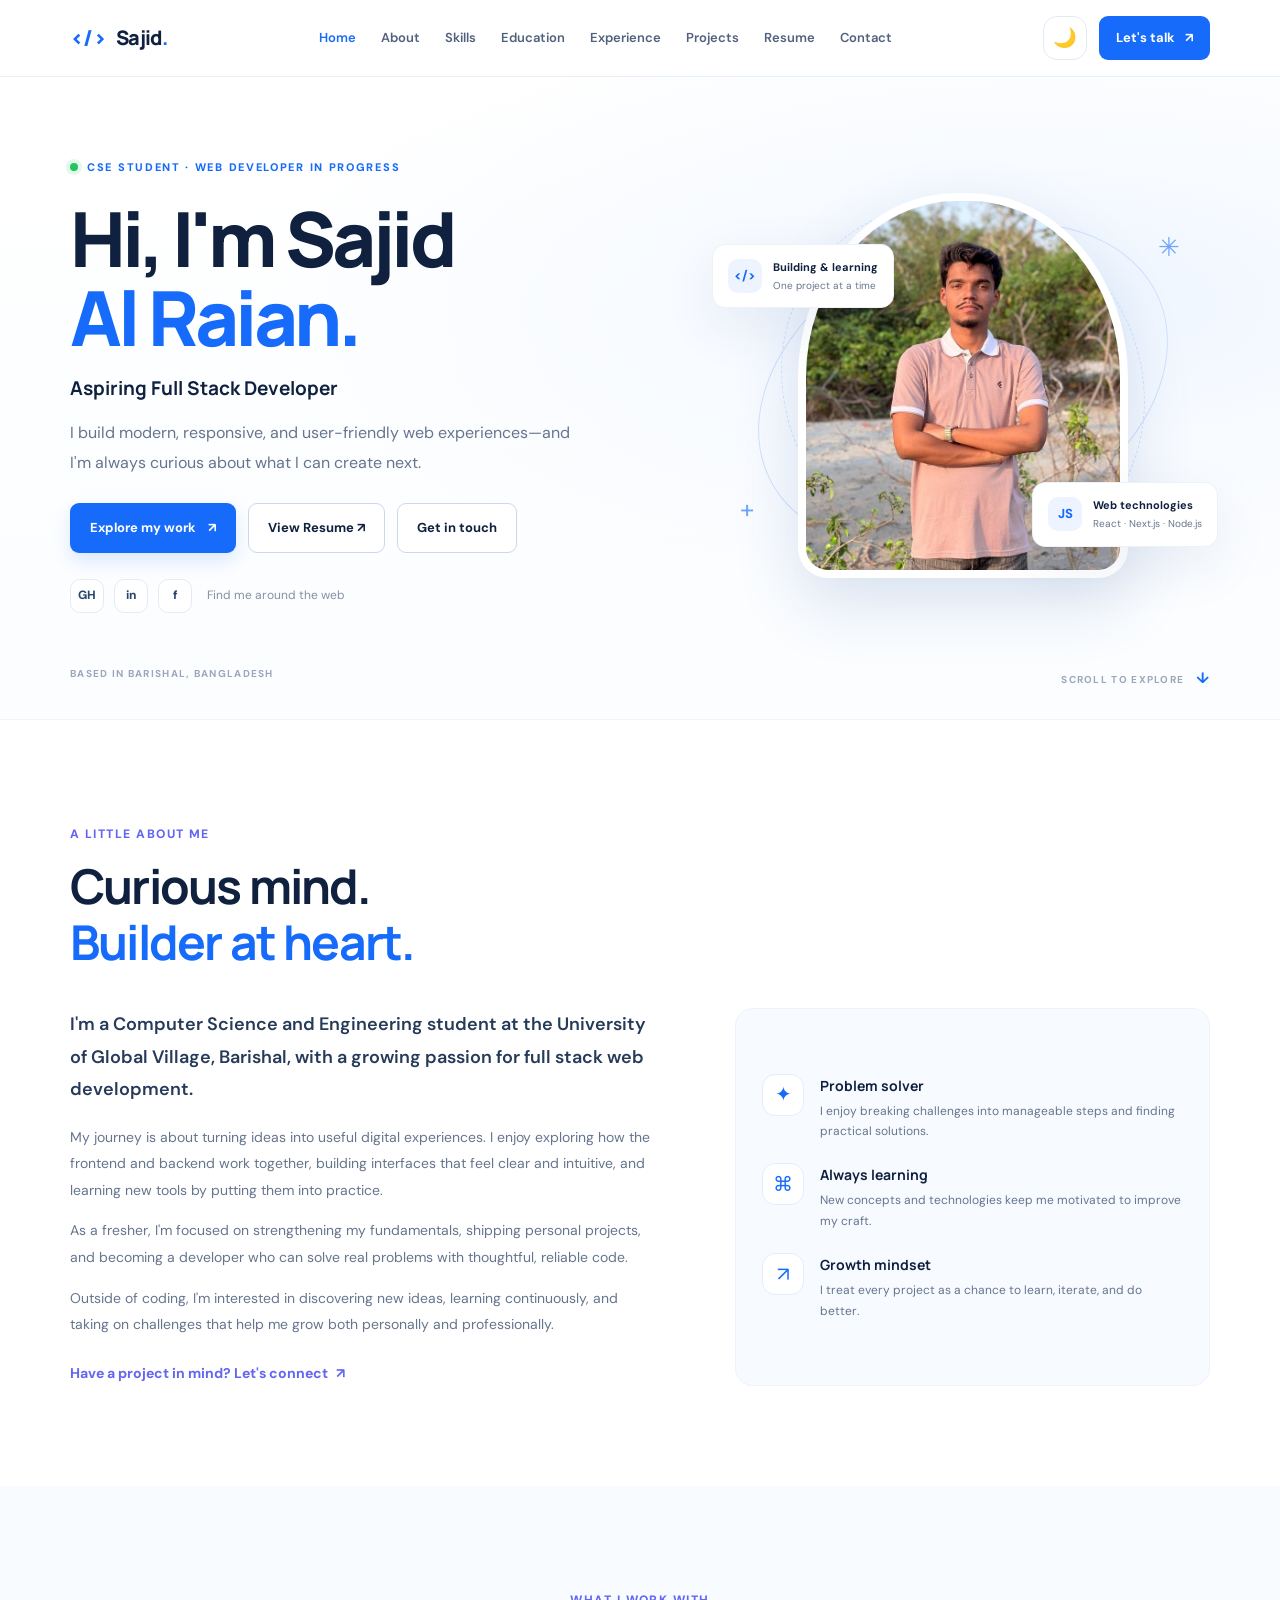
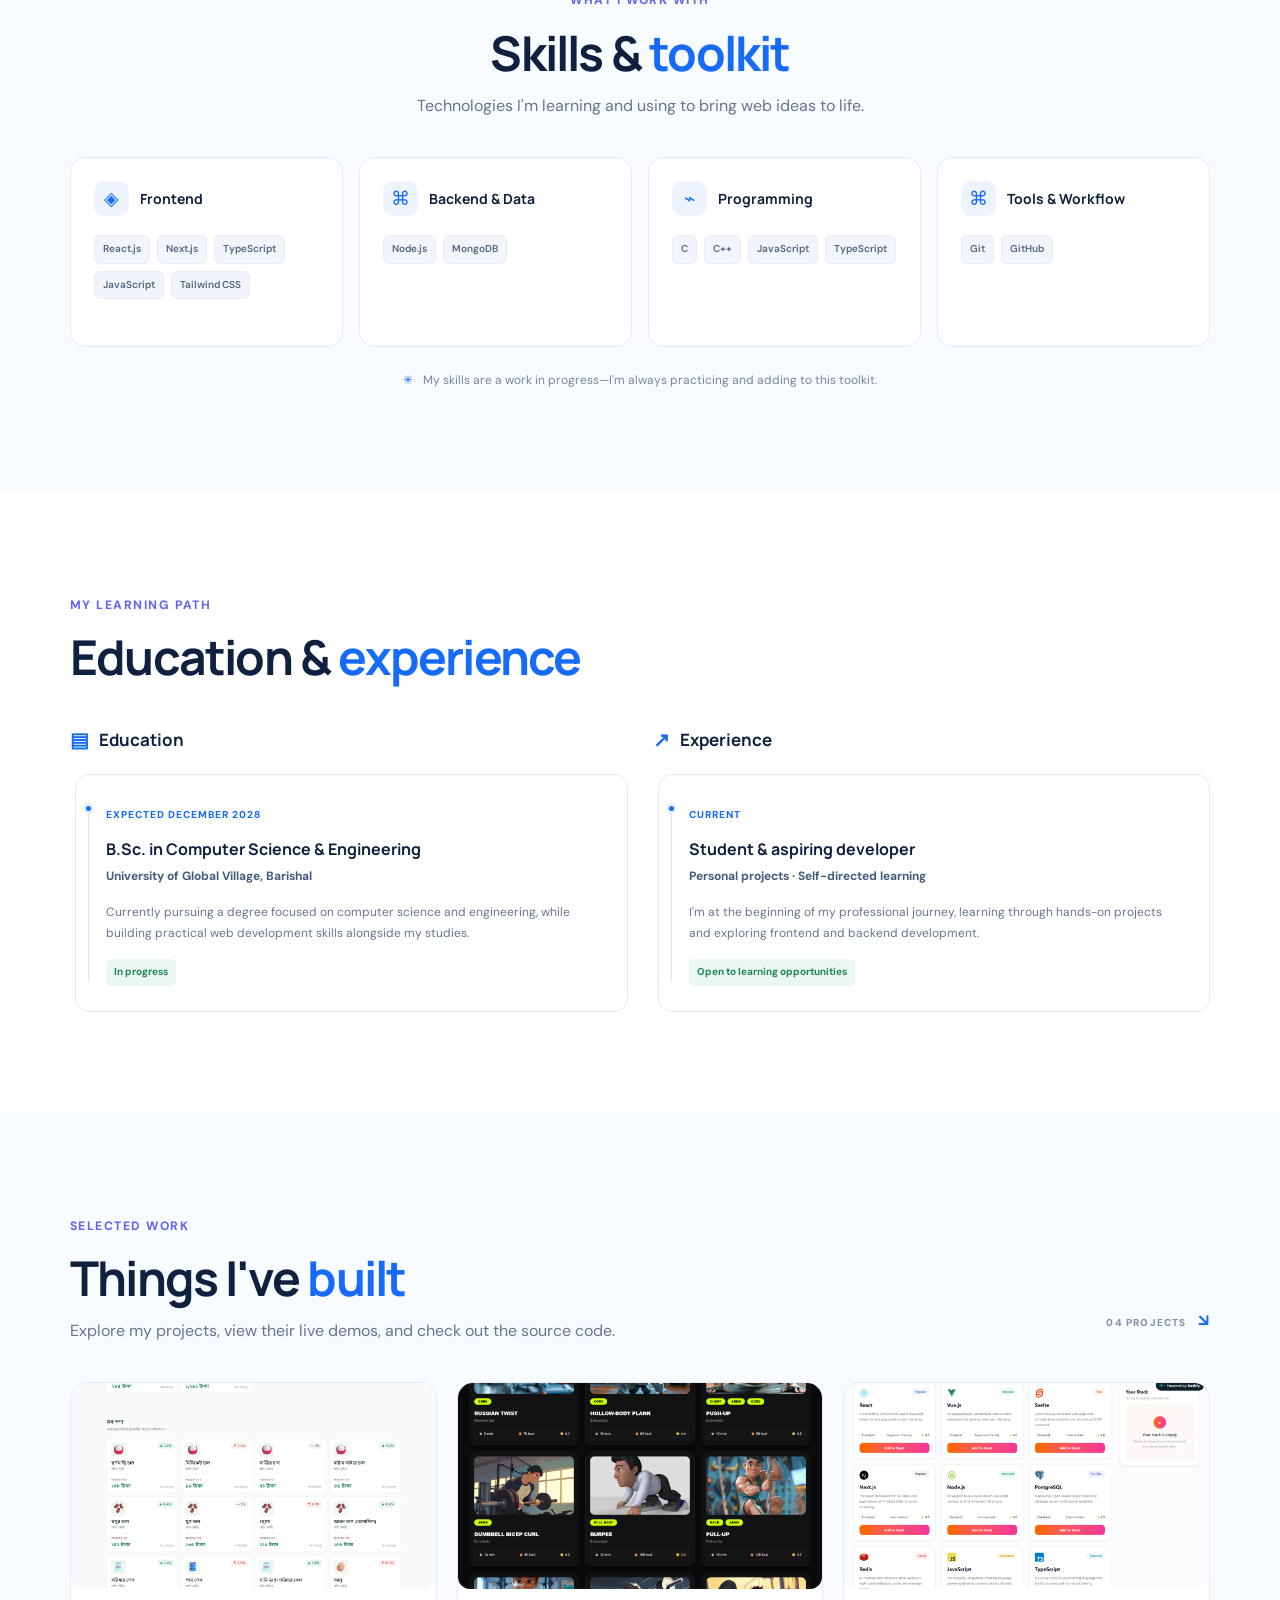
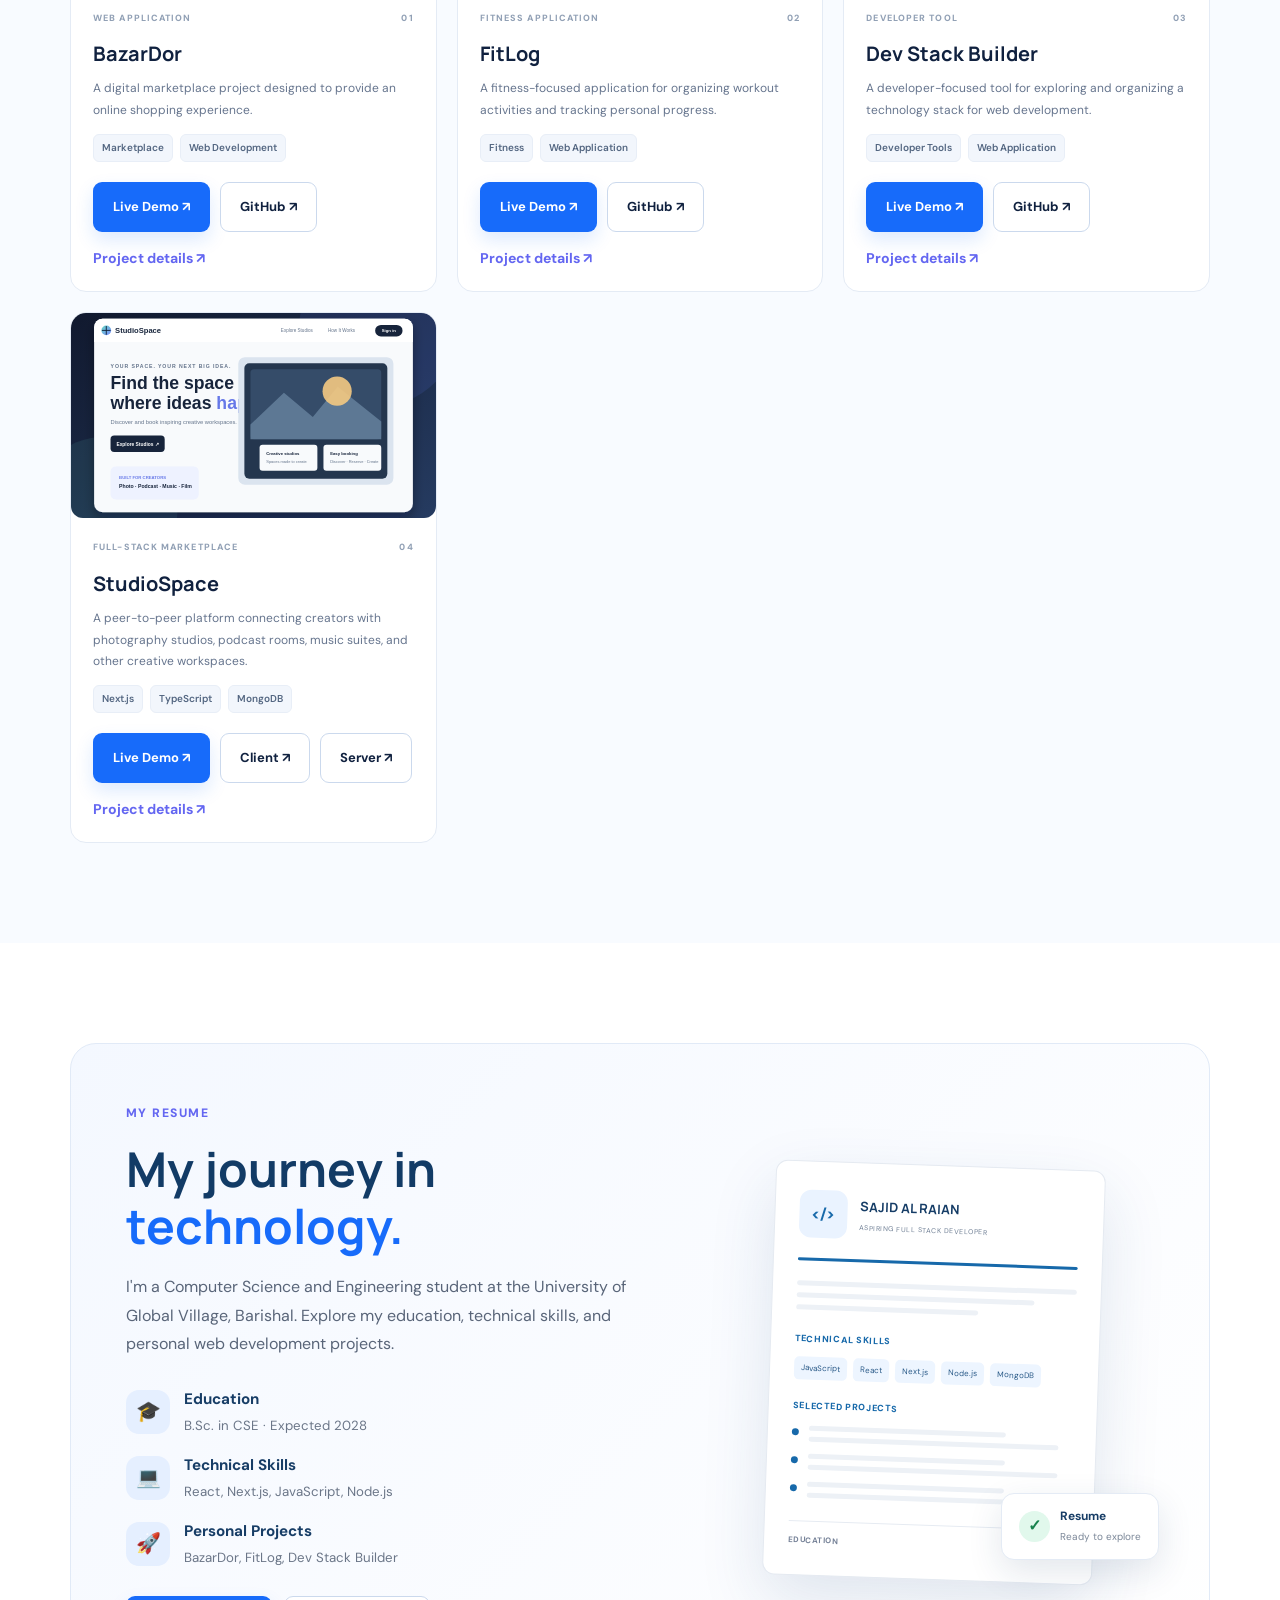
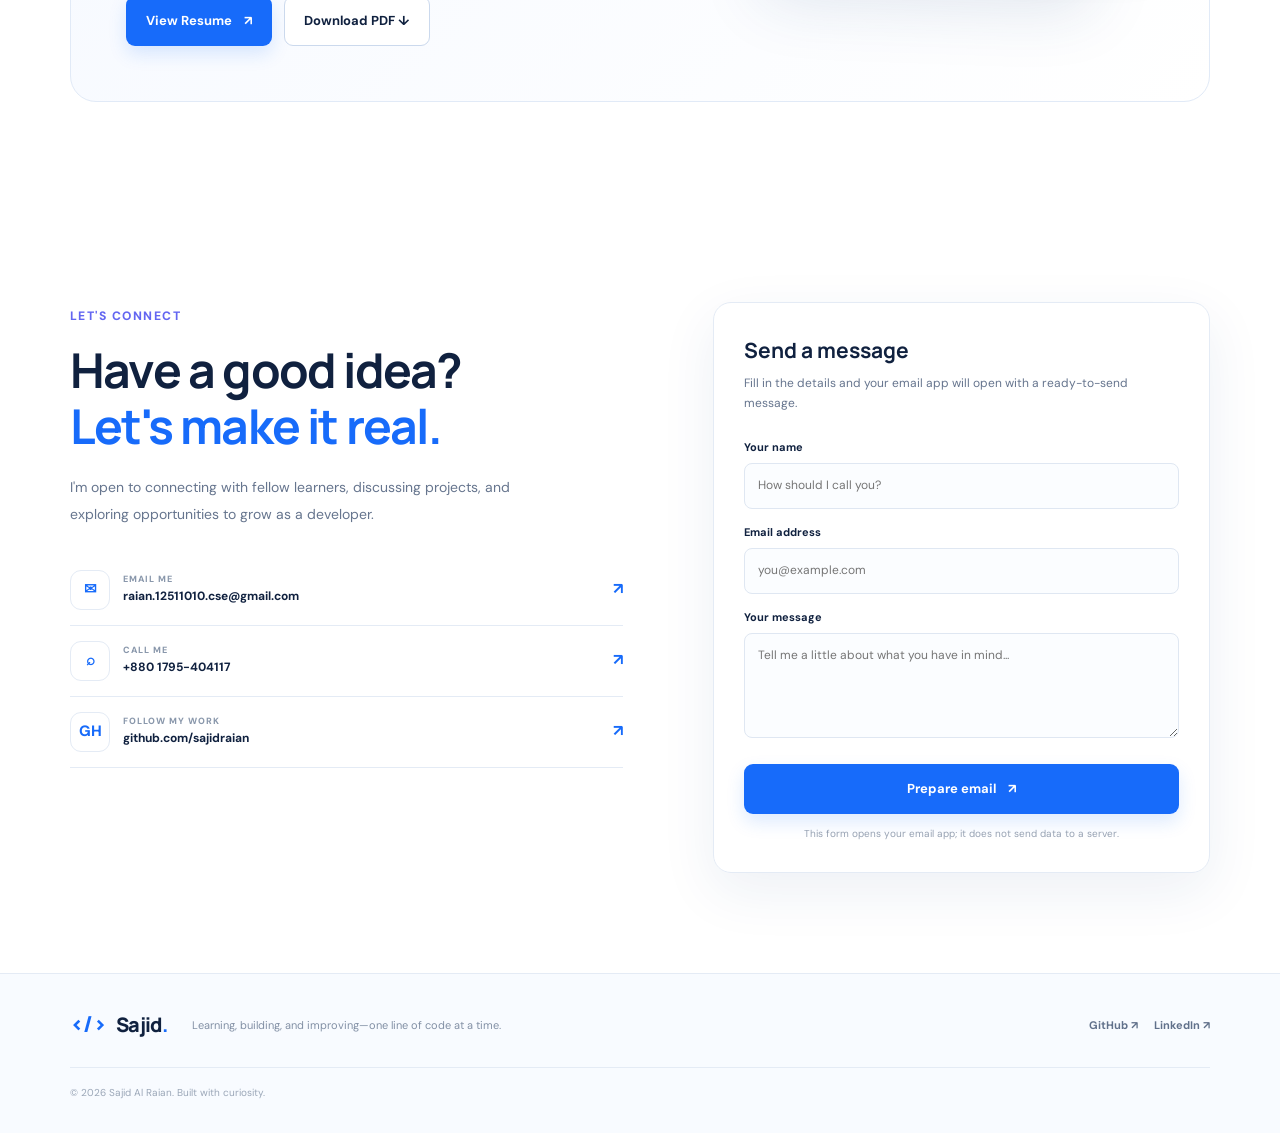
==== commit 7964c131: "Add StudioSpace to featured portfolio projects" ====
--- a/index.html
+++ b/index.html
@@ -152,7 +152,7 @@
           source code.
         </p>
       </div>
-      <span class="project-count">03 PROJECTS <b>↘</b></span>
+      <span class="project-count">04 PROJECTS <b>↘</b></span>
     </div>
 
 
@@ -326,6 +326,70 @@
     </div>
   </article>
 
+  <!-- StudioSpace -->
+  <article class="project-card">
+    <a
+      class="project-preview"
+      href="https://studiospace-client-one.vercel.app/"
+      target="_blank"
+      rel="noopener noreferrer"
+      aria-label="Open StudioSpace live application"
+    >
+      <img
+        src="assets/studiospace-preview.svg"
+        alt="StudioSpace creative workspace booking platform preview"
+        loading="lazy"
+      >
+    </a>
+
+    <div class="project-content">
+      <div class="project-meta">
+        <span>FULL-STACK MARKETPLACE</span>
+        <span>04</span>
+      </div>
+
+      <h3>StudioSpace</h3>
+      <p>
+        A peer-to-peer platform connecting creators with photography studios,
+        podcast rooms, music suites, and other creative workspaces.
+      </p>
+
+      <div class="project-tags">
+        <span>Next.js</span>
+        <span>TypeScript</span>
+        <span>MongoDB</span>
+      </div>
+
+      <div class="project-buttons">
+        <a
+          class="btn btn-primary"
+          href="https://studiospace-client-one.vercel.app/"
+          target="_blank"
+          rel="noopener noreferrer"
+        >Live Demo ↗</a>
+
+        <a
+          class="btn btn-outline"
+          href="https://github.com/sajidraian/studiospace-client"
+          target="_blank"
+          rel="noopener noreferrer"
+        >Client ↗</a>
+
+        <a
+          class="btn btn-outline"
+          href="https://github.com/sajidraian/studiospace-server"
+          target="_blank"
+          rel="noopener noreferrer"
+        >Server ↗</a>
+
+        <a
+          class="text-link"
+          href="project.html?id=studiospace"
+        >Project details ↗</a>
+      </div>
+    </div>
+  </article>
+
 </div>
 
 
--- a/styles.css
+++ b/styles.css
@@ -717,4 +717,933 @@
 html[data-theme="dark"] .detail-error {
   background-color: var(--page-bg);
   color: var(--text-primary);
+}
+/* ==========================================
+   PREMIUM PROJECT DETAILS PAGE
+   Sajid Al Raian Portfolio
+========================================== */
+
+.project-detail-page {
+  min-height: 80vh;
+  padding: 34px 0 90px;
+}
+
+.project-header .nav {
+  display: flex;
+  align-items: center;
+  justify-content: space-between;
+  gap: 20px;
+}
+
+.project-header-actions {
+  display: flex;
+  align-items: center;
+  gap: 14px;
+}
+
+.theme-toggle {
+  display: inline-flex;
+  align-items: center;
+  justify-content: center;
+  width: 44px;
+  height: 44px;
+  flex-shrink: 0;
+  border: 1px solid var(--border-color, #e5e7eb);
+  border-radius: 14px;
+  background: var(--card-bg, #ffffff);
+  color: var(--text-color, #111827);
+  cursor: pointer;
+  transition:
+    transform 0.2s ease,
+    border-color 0.2s ease,
+    background 0.2s ease;
+}
+
+.theme-toggle:hover {
+  transform: translateY(-2px);
+}
+
+.theme-toggle:focus-visible,
+.project-header a:focus-visible,
+.project-detail-page a:focus-visible {
+  outline: 3px solid #818cf8;
+  outline-offset: 4px;
+}
+
+/* Breadcrumb */
+
+.project-breadcrumb {
+  display: flex;
+  align-items: center;
+  flex-wrap: wrap;
+  gap: 10px;
+  margin-bottom: 28px;
+  font-size: 0.88rem;
+  color: var(--muted-color, #6b7280);
+}
+
+.project-breadcrumb a {
+  color: inherit;
+  text-decoration: none;
+  transition: color 0.2s ease;
+}
+
+.project-breadcrumb a:hover {
+  color: var(--accent-color, #6366f1);
+}
+
+/* Hero */
+
+.detail-hero {
+  position: relative;
+  overflow: hidden;
+  padding: clamp(24px, 5vw, 56px);
+  border: 1px solid var(--border-color, #e5e7eb);
+  border-radius: 28px;
+  background:
+    radial-gradient(
+      circle at 95% 5%,
+      rgba(99, 102, 241, 0.13),
+      transparent 34%
+    ),
+    var(--card-bg, #ffffff);
+  box-shadow: 0 18px 60px rgba(15, 23, 42, 0.06);
+}
+
+.section-kicker {
+  display: inline-flex;
+  align-items: center;
+  gap: 9px;
+  font-size: 0.76rem;
+  font-weight: 800;
+  letter-spacing: 0.12em;
+  line-height: 1.6;
+  text-transform: uppercase;
+  color: var(--accent-color, #6366f1);
+}
+
+.status-dot {
+  width: 8px;
+  height: 8px;
+  border-radius: 50%;
+  background: #22c55e;
+  box-shadow: 0 0 0 4px rgba(34, 197, 94, 0.12);
+}
+
+.detail-hero h1 {
+  max-width: 900px;
+  margin: 18px 0 14px;
+  font-family: "Manrope", sans-serif;
+  font-size: clamp(2.3rem, 6vw, 4.7rem);
+  font-weight: 800;
+  line-height: 1.08;
+  letter-spacing: -0.055em;
+  overflow-wrap: anywhere;
+}
+
+.detail-summary {
+  max-width: 700px;
+  margin: 0;
+  font-size: clamp(1rem, 2vw, 1.18rem);
+  line-height: 1.85;
+  color: var(--muted-color, #6b7280);
+}
+
+/* Tags */
+
+#detailTags {
+  display: flex;
+  flex-wrap: wrap;
+  gap: 9px;
+  margin-top: 22px;
+}
+
+#detailTags span {
+  display: inline-flex;
+  align-items: center;
+  padding: 8px 13px;
+  border: 1px solid var(--border-color, #e5e7eb);
+  border-radius: 999px;
+  background: var(--tag-bg, rgba(99, 102, 241, 0.07));
+  color: var(--text-color, #374151);
+  font-size: 0.8rem;
+  font-weight: 600;
+}
+
+/* Buttons */
+
+.detail-actions {
+  display: flex;
+  flex-wrap: wrap;
+  gap: 12px;
+  margin-top: 28px;
+}
+
+.detail-actions .btn {
+  display: inline-flex;
+  align-items: center;
+  justify-content: center;
+  gap: 8px;
+  min-height: 46px;
+  padding: 12px 19px;
+  border-radius: 12px;
+  font-size: 0.9rem;
+  font-weight: 700;
+  text-align: center;
+  text-decoration: none;
+  transition:
+    transform 0.2s ease,
+    box-shadow 0.2s ease,
+    border-color 0.2s ease;
+}
+
+.detail-actions .btn:hover {
+  transform: translateY(-2px);
+}
+
+.detail-actions .btn-primary:hover {
+  box-shadow: 0 10px 24px rgba(99, 102, 241, 0.2);
+}
+
+/* Preview frame */
+
+.detail-preview-frame {
+  margin-top: 42px;
+  overflow: hidden;
+  border: 1px solid var(--border-color, #e5e7eb);
+  border-radius: 18px;
+  background: var(--preview-bg, #f8fafc);
+}
+
+.preview-toolbar {
+  display: flex;
+  align-items: center;
+  gap: 16px;
+  min-height: 44px;
+  padding: 0 16px;
+  border-bottom: 1px solid var(--border-color, #e5e7eb);
+}
+
+.preview-dots {
+  display: flex;
+  align-items: center;
+  gap: 6px;
+}
+
+.preview-dots span {
+  width: 9px;
+  height: 9px;
+  border-radius: 50%;
+  background: #cbd5e1;
+}
+
+.preview-dots span:first-child {
+  background: #f87171;
+}
+
+.preview-dots span:nth-child(2) {
+  background: #fbbf24;
+}
+
+.preview-dots span:nth-child(3) {
+  background: #4ade80;
+}
+
+.preview-toolbar-label {
+  font-size: 0.7rem;
+  font-weight: 700;
+  letter-spacing: 0.1em;
+  color: var(--muted-color, #64748b);
+}
+
+.detail-project-image {
+  display: block;
+  width: 100%;
+  height: auto;
+  aspect-ratio: 16 / 9;
+  object-fit: cover;
+  object-position: top center;
+}
+
+/* Main content layout */
+
+.detail-layout {
+  display: grid;
+  grid-template-columns: minmax(0, 1fr) 320px;
+  align-items: start;
+  gap: 32px;
+  margin-top: 34px;
+}
+
+.detail-main {
+  min-width: 0;
+}
+
+.detail-block {
+  padding: clamp(24px, 4vw, 36px);
+  margin-bottom: 20px;
+  border: 1px solid var(--border-color, #e5e7eb);
+  border-radius: 22px;
+  background: var(--card-bg, #ffffff);
+  transition:
+    border-color 0.2s ease,
+    transform 0.2s ease;
+}
+
+.detail-block:hover {
+  border-color: rgba(99, 102, 241, 0.35);
+}
+
+.detail-block h2 {
+  margin: 13px 0 14px;
+  font-family: "Manrope", sans-serif;
+  font-size: clamp(1.35rem, 3vw, 1.85rem);
+  font-weight: 800;
+  line-height: 1.3;
+  letter-spacing: -0.035em;
+}
+
+.detail-block p,
+.aside-card p {
+  font-size: 0.98rem;
+  line-height: 1.9;
+  color: var(--muted-color, #6b7280);
+  overflow-wrap: anywhere;
+}
+
+.detail-note {
+  padding: 15px 17px;
+  margin-top: 18px;
+  border-left: 3px solid var(--accent-color, #6366f1);
+  border-radius: 0 10px 10px 0;
+  background: var(--note-bg, rgba(99, 102, 241, 0.06));
+  font-size: 0.88rem !important;
+}
+
+/* Sidebar */
+
+.detail-aside {
+  display: grid;
+  gap: 18px;
+  min-width: 0;
+}
+
+.aside-card {
+  padding: 25px;
+  border: 1px solid var(--border-color, #e5e7eb);
+  border-radius: 20px;
+  background: var(--card-bg, #ffffff);
+}
+
+.aside-card h3 {
+  margin: 14px 0 10px;
+  font-family: "Manrope", sans-serif;
+  font-size: 1.25rem;
+  font-weight: 800;
+  line-height: 1.4;
+  overflow-wrap: anywhere;
+}
+
+.aside-card p {
+  font-size: 0.9rem;
+}
+
+.text-link {
+  display: inline-flex;
+  align-items: center;
+  gap: 8px;
+  margin-top: 10px;
+  font-size: 0.88rem;
+  font-weight: 700;
+  line-height: 1.6;
+  text-decoration: none;
+  color: var(--accent-color, #6366f1);
+  overflow-wrap: anywhere;
+}
+
+.text-link:hover {
+  text-decoration: underline;
+  text-underline-offset: 4px;
+}
+
+.aside-divider {
+  height: 1px;
+  margin: 20px 0;
+  background: var(--border-color, #e5e7eb);
+}
+
+.aside-blue {
+  background:
+    radial-gradient(
+      circle at 100% 0,
+      rgba(129, 140, 248, 0.2),
+      transparent 50%
+    ),
+    var(--card-bg, #ffffff);
+}
+
+/* Bottom CTA */
+
+.detail-bottom-cta {
+  padding: clamp(28px, 6vw, 56px);
+  margin-top: 38px;
+  border: 1px solid var(--border-color, #e5e7eb);
+  border-radius: 26px;
+  background:
+    radial-gradient(
+      circle at 100% 0,
+      rgba(99, 102, 241, 0.15),
+      transparent 38%
+    ),
+    var(--card-bg, #ffffff);
+  text-align: center;
+}
+
+.detail-bottom-cta h2 {
+  max-width: 700px;
+  margin: 16px auto 12px;
+  font-family: "Manrope", sans-serif;
+  font-size: clamp(1.7rem, 4vw, 2.8rem);
+  font-weight: 800;
+  line-height: 1.2;
+  letter-spacing: -0.045em;
+}
+
+.detail-bottom-cta p {
+  max-width: 600px;
+  margin: 0 auto 24px;
+  line-height: 1.8;
+  color: var(--muted-color, #6b7280);
+}
+
+.detail-bottom-cta .btn {
+  display: inline-flex;
+  align-items: center;
+  justify-content: center;
+  min-height: 46px;
+  padding: 13px 22px;
+  border-radius: 12px;
+  font-weight: 700;
+  text-decoration: none;
+}
+
+/* Error state */
+
+.project-error {
+  max-width: 680px;
+  padding: clamp(28px, 6vw, 56px);
+  margin: 50px auto;
+  border: 1px solid var(--border-color, #e5e7eb);
+  border-radius: 24px;
+  background: var(--card-bg, #ffffff);
+  text-align: center;
+}
+
+.project-error h1 {
+  margin: 18px 0 12px;
+  font-family: "Manrope", sans-serif;
+  font-size: clamp(2rem, 5vw, 3rem);
+  font-weight: 800;
+}
+
+.project-error p {
+  margin-bottom: 25px;
+  line-height: 1.8;
+  color: var(--muted-color, #6b7280);
+}
+
+.project-error .btn {
+  display: inline-flex;
+  padding: 13px 20px;
+  border-radius: 12px;
+  text-decoration: none;
+}
+
+/* Responsive layout */
+
+@media (max-width: 900px) {
+  .detail-layout {
+    grid-template-columns: 1fr;
+  }
+
+  .detail-aside {
+    grid-template-columns: repeat(2, minmax(0, 1fr));
+  }
+
+  .detail-aside .aside-card:first-child {
+    grid-column: 1 / -1;
+  }
+}
+
+@media (max-width: 600px) {
+  .project-detail-page {
+    padding: 24px 0 55px;
+  }
+
+  .project-header .nav {
+    gap: 12px;
+  }
+
+  .project-header-actions {
+    gap: 8px;
+  }
+
+  .project-header .nav-cta {
+    font-size: 0.8rem;
+  }
+
+  .theme-toggle {
+    width: 40px;
+    height: 40px;
+    border-radius: 12px;
+  }
+
+  .project-breadcrumb {
+    gap: 7px;
+    margin-bottom: 20px;
+    font-size: 0.78rem;
+  }
+
+  .detail-hero {
+    padding: 24px 18px;
+    border-radius: 20px;
+  }
+
+  .detail-hero h1 {
+    margin-top: 16px;
+    font-size: clamp(2rem, 10vw, 3.2rem);
+  }
+
+  .detail-summary {
+    font-size: 0.98rem;
+    line-height: 1.8;
+  }
+
+  #detailTags {
+    gap: 7px;
+  }
+
+  #detailTags span {
+    padding: 7px 10px;
+    font-size: 0.74rem;
+  }
+
+  .detail-actions {
+    flex-direction: column;
+    gap: 10px;
+    margin-top: 24px;
+  }
+
+  .detail-actions .btn {
+    width: 100%;
+    min-height: 46px;
+    padding: 12px;
+  }
+
+  .detail-preview-frame {
+    margin-top: 28px;
+    border-radius: 13px;
+  }
+
+  .preview-toolbar {
+    min-height: 38px;
+    padding: 0 12px;
+  }
+
+  .detail-layout {
+    gap: 8px;
+    margin-top: 22px;
+  }
+
+  .detail-block {
+    padding: 23px 18px;
+    margin-bottom: 14px;
+    border-radius: 17px;
+  }
+
+  .detail-block p {
+    font-size: 0.92rem;
+    line-height: 1.85;
+  }
+
+  .detail-aside {
+    grid-template-columns: 1fr;
+    gap: 14px;
+  }
+
+  .detail-aside .aside-card:first-child {
+    grid-column: auto;
+  }
+
+  .aside-card {
+    padding: 22px;
+    border-radius: 17px;
+  }
+
+  .detail-bottom-cta {
+    padding: 30px 20px;
+    margin-top: 24px;
+    border-radius: 20px;
+  }
+
+  .detail-bottom-cta p {
+    font-size: 0.92rem;
+  }
+}
+
+/* Reduced motion accessibility */
+
+@media (prefers-reduced-motion: reduce) {
+  .detail-actions .btn,
+  .theme-toggle,
+  .detail-block {
+    transition: none;
+  }
+
+  .detail-actions .btn:hover,
+  .theme-toggle:hover {
+    transform: none;
+  }
+}
+/* ==================================
+   DARK MODE FIX
+   Sajid Al Raian Portfolio
+================================== */
+
+html[data-theme="dark"] {
+  color-scheme: dark;
+
+  --bg-color: #0b1120;
+  --background: #0b1120;
+  --text-color: #e5e7eb;
+  --heading-color: #f8fafc;
+  --muted-color: #a5b4cc;
+  --card-bg: #111827;
+  --border-color: #263449;
+  --accent-color: #60a5fa;
+  --tag-bg: rgba(96, 165, 250, 0.12);
+  --note-bg: rgba(96, 165, 250, 0.08);
+  --preview-bg: #0f172a;
+
+  background: var(--bg-color);
+  color: var(--text-color);
+}
+
+html[data-theme="dark"] body {
+  background-color: var(--bg-color);
+  color: var(--text-color);
+}
+
+/* Headings */
+html[data-theme="dark"] h1,
+html[data-theme="dark"] h2,
+html[data-theme="dark"] h3,
+html[data-theme="dark"] h4 {
+  color: var(--heading-color);
+}
+
+/* Paragraphs */
+html[data-theme="dark"] p {
+  color: var(--muted-color);
+}
+
+/* Header */
+html[data-theme="dark"] .header {
+  background: #0b1120;
+  border-bottom: 1px solid var(--border-color);
+}
+
+/* Cards and sections */
+html[data-theme="dark"] .detail-hero,
+html[data-theme="dark"] .detail-block,
+html[data-theme="dark"] .aside-card,
+html[data-theme="dark"] .detail-bottom-cta,
+html[data-theme="dark"] .project-error {
+  background-color: var(--card-bg);
+  border-color: var(--border-color);
+}
+
+/* Hero background */
+html[data-theme="dark"] .detail-hero {
+  background:
+    radial-gradient(
+      circle at 95% 5%,
+      rgba(59, 130, 246, 0.15),
+      transparent 35%
+    ),
+    var(--card-bg);
+}
+
+/* Project preview */
+html[data-theme="dark"] .detail-preview-frame {
+  background: var(--preview-bg);
+  border-color: var(--border-color);
+}
+
+html[data-theme="dark"] .preview-toolbar {
+  border-bottom-color: var(--border-color);
+}
+
+/* Project tags */
+html[data-theme="dark"] #detailTags span {
+  color: #dbeafe;
+  background: rgba(59, 130, 246, 0.12);
+  border-color: #334155;
+}
+
+/* Links */
+html[data-theme="dark"] .text-link,
+html[data-theme="dark"] .project-breadcrumb a:hover {
+  color: #93c5fd;
+}
+
+/* Buttons */
+html[data-theme="dark"] .btn-outline {
+  color: #e5e7eb;
+  border-color: #475569;
+  background: transparent;
+}
+
+html[data-theme="dark"] .btn-outline:hover {
+  background: #1e293b;
+}
+
+/* Theme toggle */
+html[data-theme="dark"] .theme-toggle {
+  color: #f8fafc;
+  background: #172033;
+  border-color: #334155;
+}
+
+/* Footer */
+html[data-theme="dark"] .footer {
+  background: #0b1120;
+  border-top: 1px solid var(--border-color);
+}
+
+/* Smooth theme transition */
+body,
+.header,
+.footer,
+.detail-hero,
+.detail-block,
+.aside-card,
+.detail-bottom-cta,
+.project-error,
+.theme-toggle {
+  transition:
+    background-color 0.25s ease,
+    color 0.25s ease,
+    border-color 0.25s ease;
+}
+/* Homepage hero text contrast fix */
+
+html[data-theme="dark"] .hero h1,
+html[data-theme="dark"] .hero h2,
+html[data-theme="dark"] .hero p,
+html[data-theme="dark"] .hero .hero-subtitle {
+  color: #e5e7eb;
+}
+
+html[data-theme="dark"] .hero h1 span,
+html[data-theme="dark"] .hero .accent-text {
+  color: #60a5fa;
+}
+
+html[data-theme="dark"] .hero .section-kicker {
+  color: #93c5fd;
+}
+
+html[data-theme="dark"] .hero .btn-outline {
+  color: #e5e7eb;
+  border-color: #475569;
+}
+
+html[data-theme="dark"] .hero .btn-primary {
+  color: #ffffff;
+}
+/* ==========================================
+   FIX: HOMEPAGE DARK MODE
+   Add this at the VERY END of style.css
+========================================== */
+
+/* Main page */
+html[data-theme="dark"],
+html[data-theme="dark"] body {
+  background: #0b1120 !important;
+  color: #e5e7eb;
+}
+
+/* Header */
+html[data-theme="dark"] .header {
+  background: rgba(11, 18, 32, 0.96) !important;
+  border-bottom-color: #263449 !important;
+}
+
+/* HERO SECTION — main fix */
+html[data-theme="dark"] .hero {
+  background:
+    radial-gradient(
+      ellipse at 82% 35%,
+      rgba(37, 99, 235, 0.16) 0%,
+      rgba(15, 23, 42, 0.1) 30%,
+      transparent 60%
+    ),
+    linear-gradient(180deg, #0b1120 0%, #0f172a 100%) !important;
+  color: #e5e7eb !important;
+}
+
+/* Hero headings */
+html[data-theme="dark"] .hero h1 {
+  color: #f1f5f9 !important;
+}
+
+html[data-theme="dark"] .hero h1 .gradient-text,
+html[data-theme="dark"] .hero h1 span {
+  color: #60a5fa !important;
+}
+
+html[data-theme="dark"] .hero h2 {
+  color: #cbd5e1 !important;
+}
+
+/* Hero paragraph */
+html[data-theme="dark"] .hero .hero-intro {
+  color: #a8b7cc !important;
+}
+
+/* Eyebrow text */
+html[data-theme="dark"] .hero .eyebrow {
+  color: #93c5fd !important;
+}
+
+/* Hero buttons */
+html[data-theme="dark"] .hero .btn-primary {
+  background: #2563eb !important;
+  color: #ffffff !important;
+  border-color: #2563eb !important;
+}
+
+html[data-theme="dark"] .hero .btn-outline {
+  background: #162338 !important;
+  color: #e2e8f0 !important;
+  border-color: #475569 !important;
+}
+
+html[data-theme="dark"] .hero .btn-outline:hover {
+  background: #1e293b !important;
+  border-color: #60a5fa !important;
+}
+
+/* Social buttons */
+html[data-theme="dark"] .hero .social-row > a {
+  background: #162338 !important;
+  color: #dbeafe !important;
+  border-color: #334155 !important;
+}
+
+html[data-theme="dark"] .hero .social-caption {
+  color: #94a3b8 !important;
+}
+
+/* Hero bottom labels */
+html[data-theme="dark"] .hero-bottom {
+  color: #8494ad !important;
+}
+
+/* Profile image frame */
+html[data-theme="dark"] .photo-frame {
+  background: #162338 !important;
+  border-color: #1e293b !important;
+  box-shadow: 0 25px 65px rgba(0, 0, 0, 0.35) !important;
+}
+
+/* Decorative orbit */
+html[data-theme="dark"] .orbit {
+  border-color: rgba(96, 165, 250, 0.3) !important;
+}
+
+/* Floating cards */
+html[data-theme="dark"] .floating-card {
+  background: #162338 !important;
+  border-color: #293951 !important;
+  color: #e5e7eb !important;
+  box-shadow: 0 15px 40px rgba(0, 0, 0, 0.25) !important;
+}
+
+html[data-theme="dark"] .floating-card strong {
+  color: #f1f5f9 !important;
+}
+
+html[data-theme="dark"] .floating-card small {
+  color: #a8b7cc !important;
+}
+
+html[data-theme="dark"] .mini-icon,
+html[data-theme="dark"] .stack-badge {
+  background: #203653 !important;
+  color: #93c5fd !important;
+}
+
+/* Other sections */
+html[data-theme="dark"] .section {
+  background-color: #0b1120;
+}
+
+html[data-theme="dark"] .about-section,
+html[data-theme="dark"] .skills-section,
+html[data-theme="dark"] .projects-section {
+  background-color: #101b2d !important;
+}
+
+/* Cards */
+html[data-theme="dark"] .skill-card,
+html[data-theme="dark"] .project-card,
+html[data-theme="dark"] .timeline-card,
+html[data-theme="dark"] .contact-form,
+html[data-theme="dark"] .traits {
+  background: #162338 !important;
+  color: #e5e7eb !important;
+  border-color: #293951 !important;
+}
+
+html[data-theme="dark"] .trait-icon,
+html[data-theme="dark"] .skill-icon {
+  background: #203653 !important;
+  color: #93c5fd !important;
+}
+
+/* Resume section */
+html[data-theme="dark"] .resume-card {
+  background: linear-gradient(135deg, #101b2d, #162338) !important;
+  border-color: #293951 !important;
+}
+
+html[data-theme="dark"] .resume-content h2,
+html[data-theme="dark"] .resume-highlight strong {
+  color: #e5e7eb !important;
+}
+
+html[data-theme="dark"] .resume-content > p,
+html[data-theme="dark"] .resume-highlight small {
+  color: #a8b7cc !important;
+}
+
+/* Footer */
+html[data-theme="dark"] .footer {
+  background: #080e19 !important;
+  color: #a8b7cc !important;
+  border-color: #263449 !important;
+}
+
+/* Mobile menu */
+@media (max-width: 760px) {
+  html[data-theme="dark"] .nav-links {
+    background: #0f172a !important;
+    border-color: #293951 !important;
+  }
+
+  html[data-theme="dark"] .nav-links a {
+    color: #e2e8f0 !important;
+  }
 }
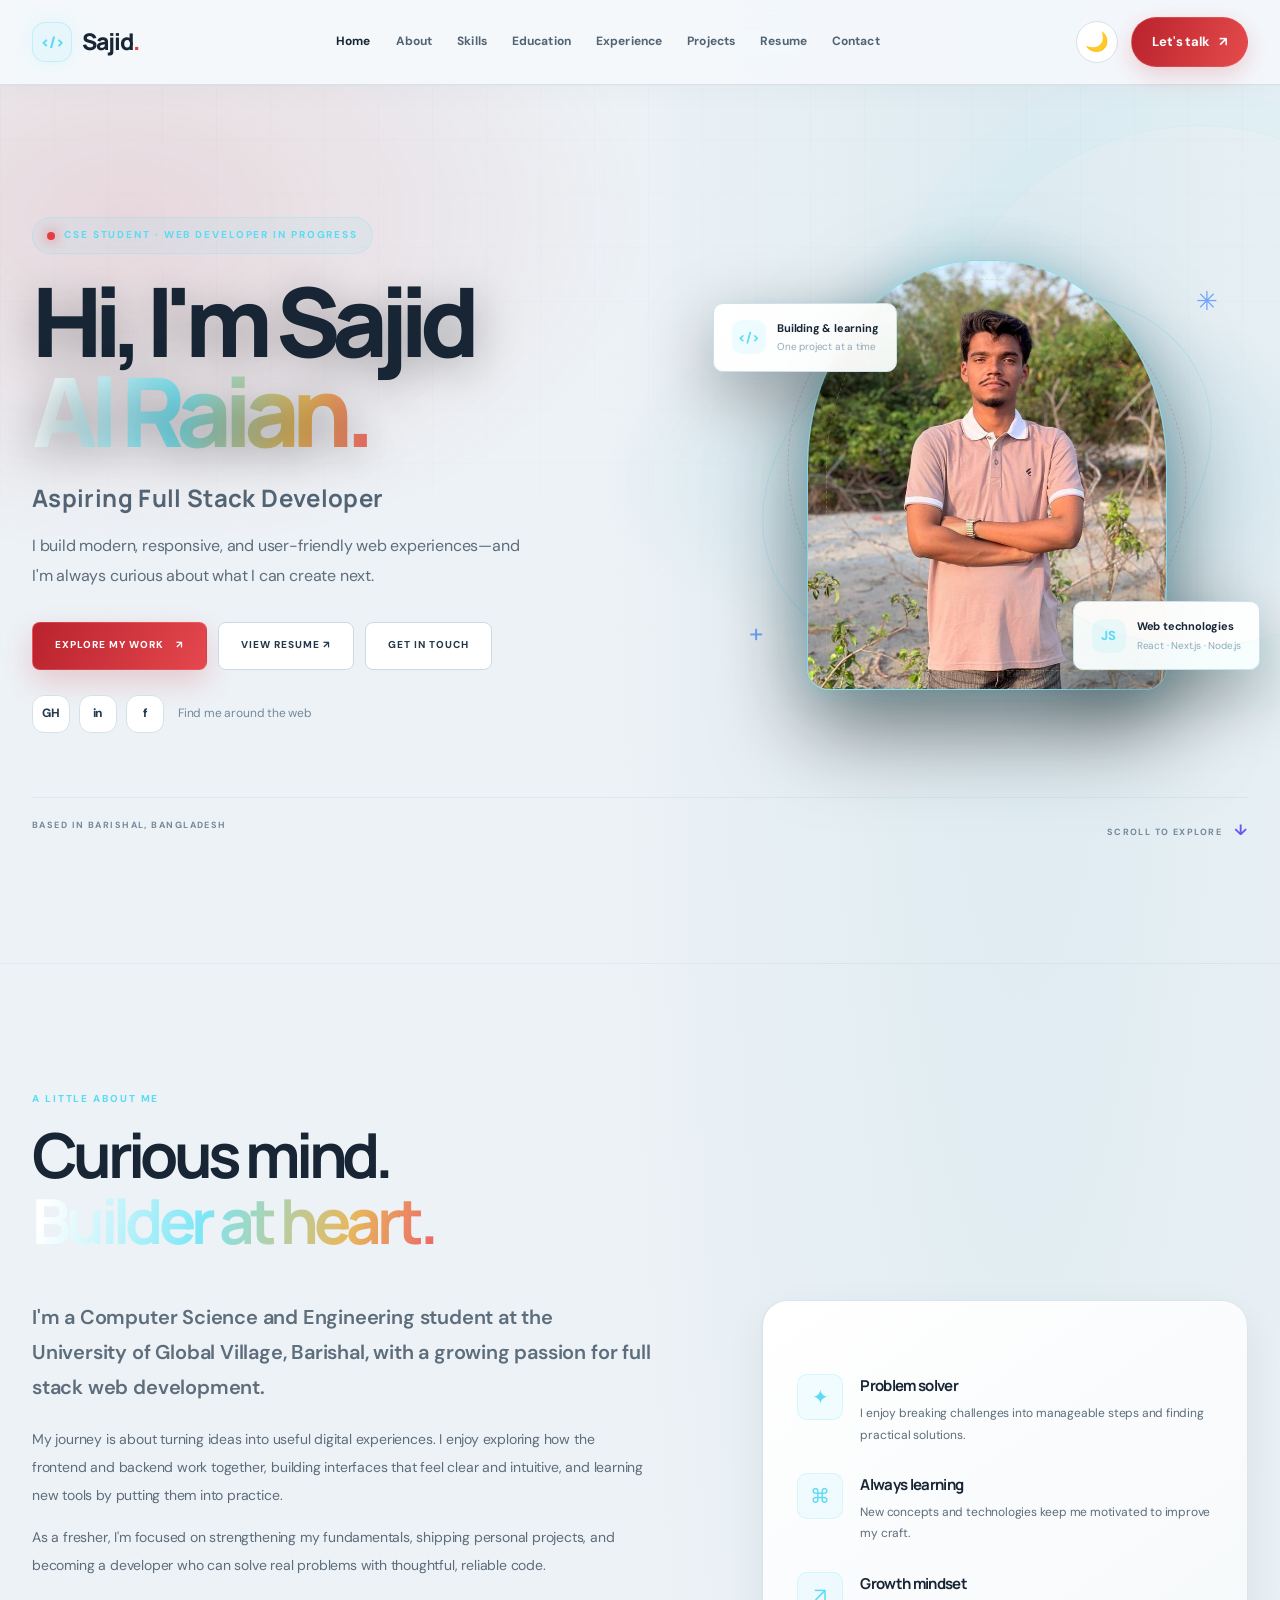
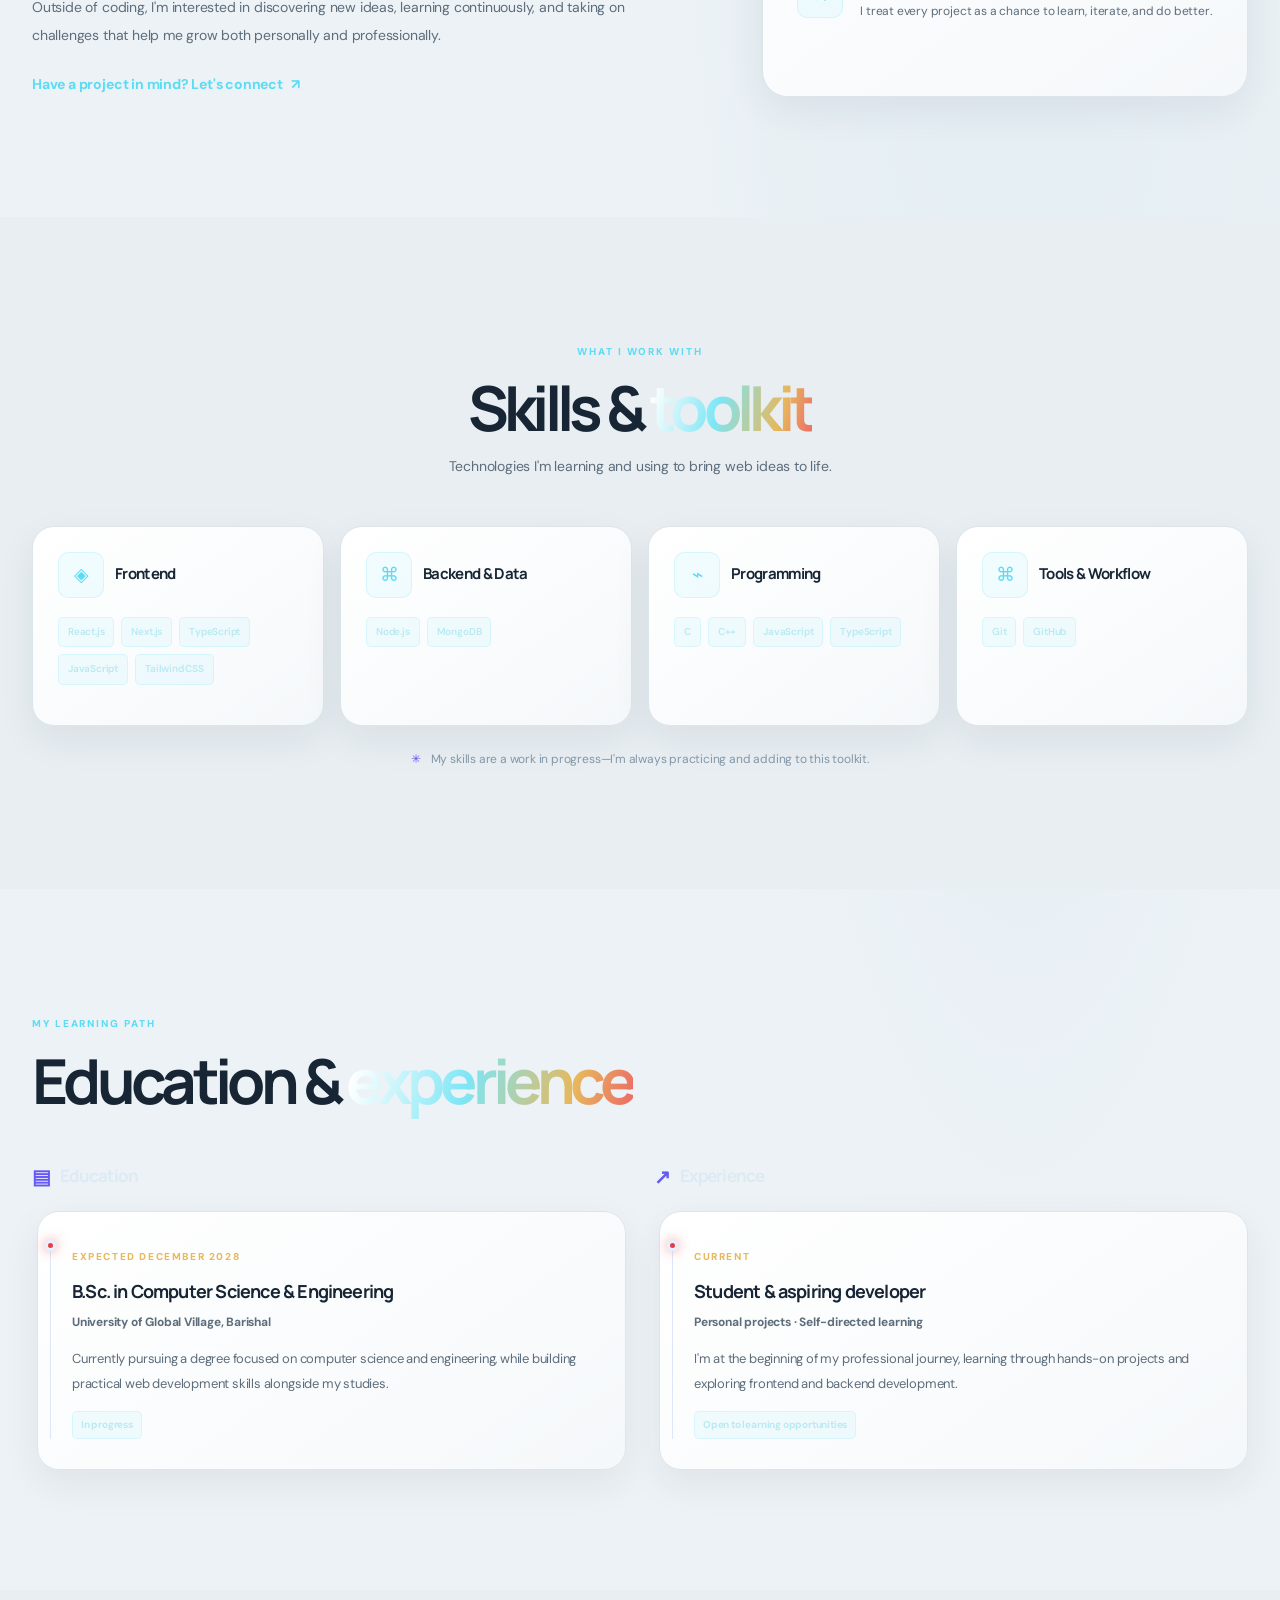
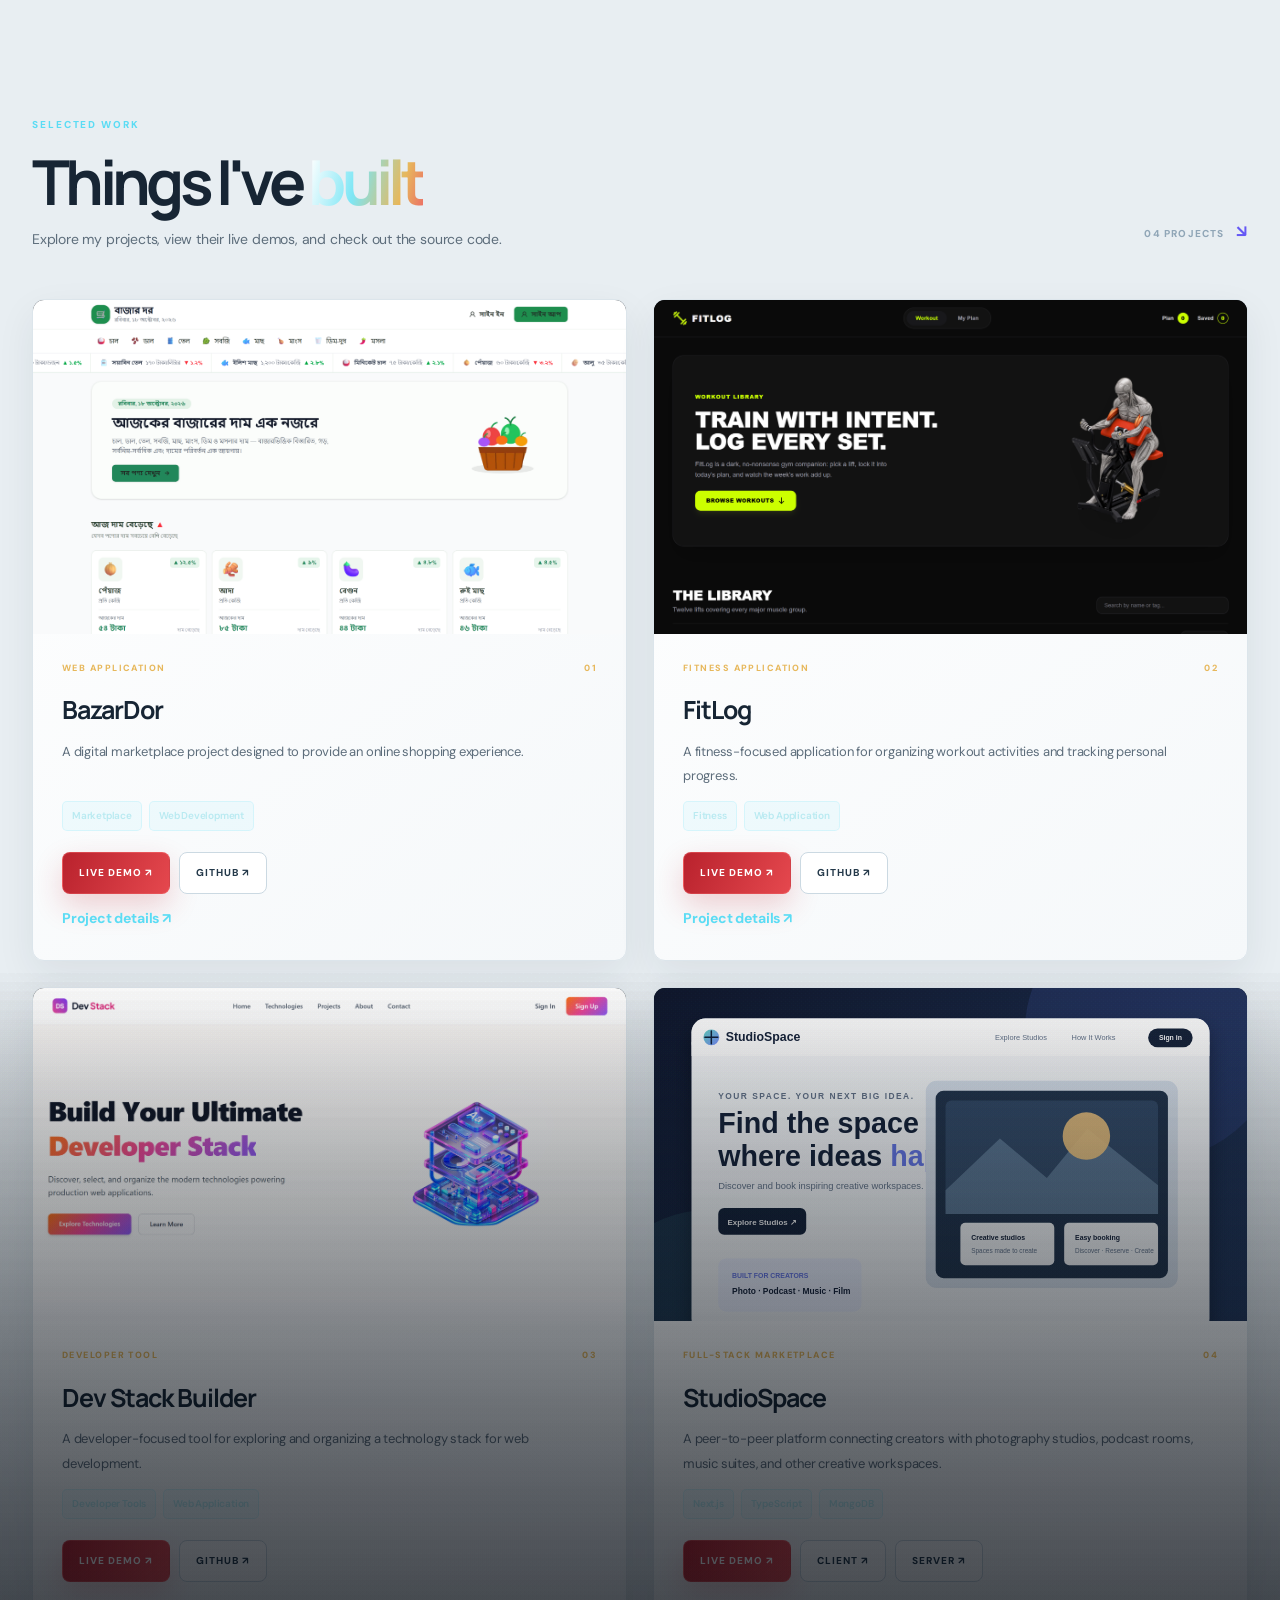
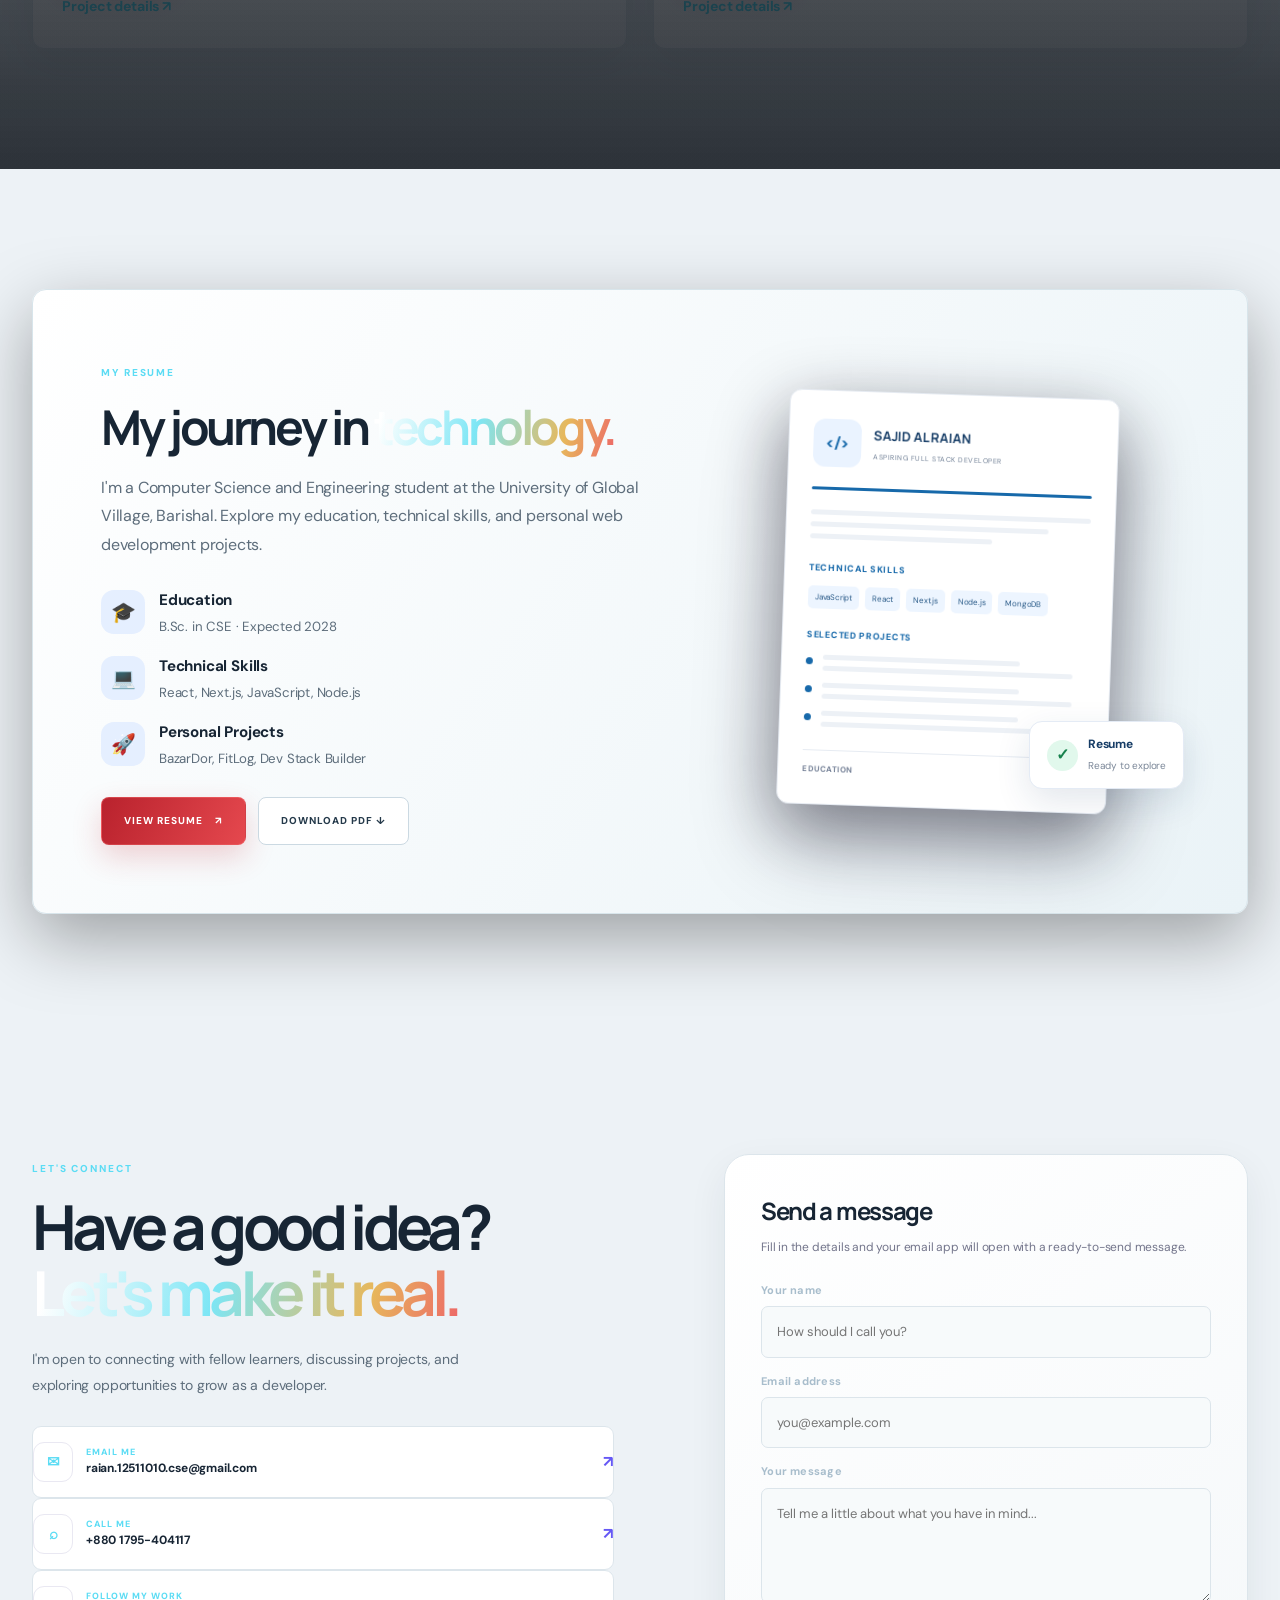
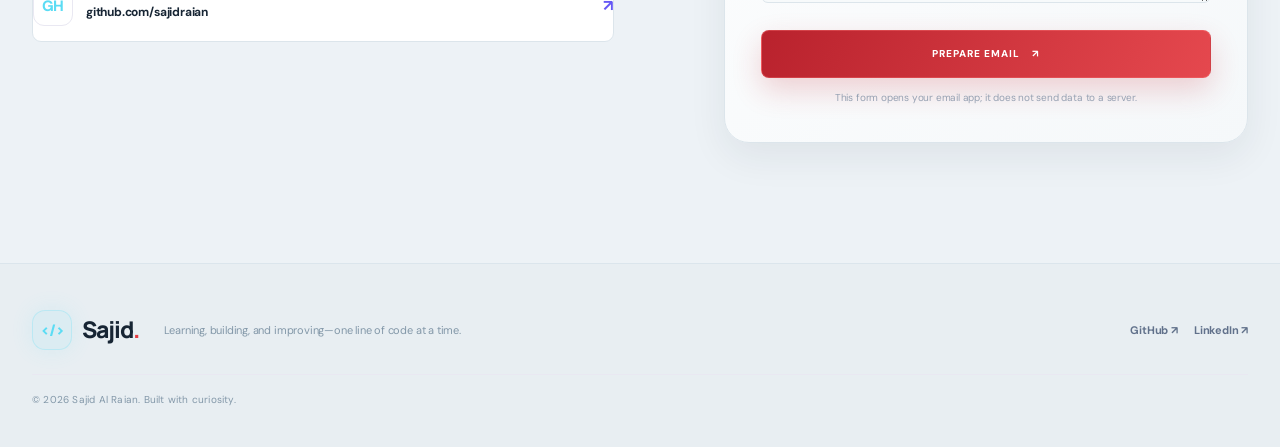
==== commit 3d5ff4f8: "Apply cinematic theme to portfolio homepage" ====
--- a/index.html
+++ b/index.html
@@ -26,6 +26,7 @@
   })();
 </script>
   <link rel="stylesheet" href="styles.css">
+  <link rel="stylesheet" href="marvel-theme.css">
 </head>
 <body>
 <header class="header">
--- a/styles.css
+++ b/styles.css
@@ -1646,4 +1646,575 @@
   html[data-theme="dark"] .nav-links a {
     color: #e2e8f0 !important;
   }
-}+}
+
+/* =========================================
+   MODERN PORTFOLIO REFRESH — NOV 2026
+   Visual refinement layer; keeps existing
+   HTML structure and interactions intact.
+========================================= */
+:root {
+  --blue: #635bff;
+  --blue-dark: #4f46e5;
+  --ink: #111827;
+  --muted: #667085;
+  --line: #e7e9f2;
+  --pale: #f7f7fc;
+  --shadow: 0 24px 70px rgba(35, 30, 90, .09);
+}
+body {
+  font-family: "DM Sans", sans-serif;
+  letter-spacing: -.012em;
+  background: #fcfcff;
+}
+h1,h2,h3,.brand { letter-spacing: -.045em; }
+.container { width: min(1180px, calc(100% - 56px)); }
+.header {
+  background: rgba(252,252,255,.82);
+  border-bottom-color: rgba(226,228,240,.72);
+  box-shadow: 0 8px 30px rgba(20,24,60,.025);
+}
+.nav { height: 82px; }
+.brand { font-size: 22px; }
+.brand-mark {
+  display:grid; place-items:center; width:38px; height:38px;
+  border-radius:12px; background:#eeedff; font-size:17px;
+}
+.nav-links { gap:22px; }
+.nav-links a { font-size:12px; letter-spacing:.01em; }
+.nav-links a.active { color:var(--blue); }
+.nav-cta {
+  border-radius:999px; padding:12px 19px;
+  background:linear-gradient(135deg,#635bff,#8b5cf6);
+  box-shadow:0 8px 22px rgba(99,91,255,.2);
+}
+.section { padding:112px 0; }
+.hero {
+  padding:88px 0 34px;
+  background:
+    radial-gradient(ellipse at 82% 36%,rgba(128,116,255,.14),transparent 39%),
+    radial-gradient(ellipse at 12% 4%,rgba(56,189,248,.09),transparent 34%),
+    linear-gradient(180deg,#fcfcff,#f8f9ff);
+}
+.hero-grid { min-height:500px; gap:72px; }
+.eyebrow,.section-kicker {
+  letter-spacing:.16em; font-size:10px;
+}
+.eyebrow {
+  padding:9px 13px; width:max-content; max-width:100%;
+  border:1px solid #e6e4ff; border-radius:999px;
+  background:rgba(255,255,255,.72);
+}
+.hero h1 {
+  font-size:clamp(54px,7vw,88px);
+  letter-spacing:-.075em; line-height:.99;
+}
+.gradient-text {
+  background:linear-gradient(100deg,#635bff 8%,#a855f7 58%,#0ea5e9);
+  -webkit-background-clip:text; background-clip:text; color:transparent;
+}
+.hero h2 { font-size:21px; letter-spacing:-.035em; }
+.hero-intro { font-size:16px; max-width:530px; }
+.btn {
+  min-height:46px; border-radius:999px; padding:13px 21px;
+  font-size:12px; letter-spacing:.005em;
+}
+.btn-primary {
+  background:linear-gradient(135deg,#635bff,#8b5cf6);
+  box-shadow:0 10px 25px rgba(99,91,255,.2);
+}
+.btn-primary:hover { background:linear-gradient(135deg,#5148e8,#7c3aed); }
+.btn-outline {
+  background:rgba(255,255,255,.8); border-color:#dfe1ef;
+}
+.social-row>a {
+  border-radius:50%; width:38px; height:38px;
+  background:rgba(255,255,255,.8);
+}
+.photo-frame {
+  width:min(340px,78%); height:400px; border:7px solid rgba(255,255,255,.9);
+  border-radius:180px 180px 34px 34px;
+  box-shadow:0 28px 90px rgba(61,66,150,.18);
+}
+.orbit { border-color:#d9d7ff; }
+.floating-card {
+  border-radius:16px; padding:14px 17px;
+  box-shadow:0 18px 45px rgba(37,40,90,.1);
+}
+.hero-bottom { color:#98a0b5; }
+.section-heading h2,.contact-copy h2 {
+  font-size:clamp(38px,4.4vw,54px); letter-spacing:-.065em;
+}
+.about-section { border-top:1px solid #f0f0f7; }
+.about-grid { gap:100px; }
+.about-text .lead { color:#26304a; font-size:19px; }
+.traits {
+  border:1px solid #ecebfa; border-radius:24px;
+  background:linear-gradient(145deg,#f8f8ff,#f2f5ff);
+  padding:30px;
+}
+.trait { gap:17px; }
+.trait-icon,.skill-icon {
+  border-radius:14px; background:#eeedff; color:#635bff;
+}
+.skills-section,.projects-section { background:#f7f7fc; }
+.skills-grid { gap:18px; }
+.skill-card {
+  border-radius:20px; padding:25px; min-height:185px;
+  border-color:#ececf5; box-shadow:0 8px 30px rgba(30,35,80,.025);
+}
+.skill-card:hover,.project-card:hover {
+  transform:translateY(-6px);
+  box-shadow:0 22px 55px rgba(40,42,100,.1);
+}
+.chips span,.project-tags span {
+  border-radius:999px; padding:6px 10px;
+  background:#f4f3ff; border-color:#e9e7ff; color:#5b58a3;
+}
+.timeline-card {
+  border-radius:20px; padding:30px 28px 28px 34px;
+  box-shadow:0 8px 30px rgba(30,35,80,.025);
+}
+.projects-heading { align-items:end; }
+.projects-grid { grid-template-columns:repeat(2,minmax(0,1fr)); gap:24px; }
+.project-card {
+  border-radius:22px; border-color:#e9e9f3;
+  box-shadow:0 8px 30px rgba(30,35,80,.035);
+}
+.project-preview { aspect-ratio:16/9; background:#f0efff; }
+.project-preview img { object-position:top center; }
+.project-content { padding:25px 26px 27px; }
+.project-content h3 { font-size:23px; letter-spacing:-.05em; }
+.project-content p { font-size:13px; min-height:48px; }
+.project-meta { letter-spacing:.14em; }
+.project-buttons { gap:9px; }
+.project-buttons .btn { min-height:40px; padding:10px 15px; }
+.project-buttons .text-link { width:100%; margin-top:5px; }
+.resume-card {
+  border-radius:28px; padding:clamp(30px,5vw,58px);
+  background:
+    radial-gradient(circle at 90% 10%,rgba(139,92,246,.12),transparent 35%),
+    linear-gradient(135deg,#f5f4ff,#fff 70%);
+  border-color:#e8e6fb;
+}
+.contact-grid { gap:100px; }
+.contact-form {
+  border-radius:24px; padding:34px;
+  background:#fff; box-shadow:0 20px 60px rgba(35,38,90,.07);
+}
+.contact-form input,.contact-form textarea {
+  border-radius:12px; padding:14px 15px; background:#fafaff;
+}
+.footer { background:#f7f7fc; }
+.footer-inner { padding-top:8px; }
+.project-detail-page { padding-top:48px; }
+.detail-hero { border-radius:28px; }
+.detail-block,.aside-card { border-radius:20px; }
+.theme-toggle { border-radius:50%; }
+a,button { -webkit-tap-highlight-color:transparent; }
+::selection { background:rgba(99,91,255,.18); color:inherit; }
+
+@media (max-width:1000px) {
+  .nav-links { gap:12px; }
+  .nav-links a { font-size:11px; }
+  .hero-grid { gap:35px; }
+  .about-grid,.contact-grid { gap:48px; }
+}
+@media (max-width:760px) {
+  .container { width:min(100% - 34px,560px); }
+  .section { padding:78px 0; }
+  .nav { height:70px; }
+  .nav-links { top:70px; border-radius:0 0 18px 18px; }
+  .hero { padding-top:48px; }
+  .hero-grid { gap:18px; }
+  .hero-visual { height:360px; }
+  .hero h1 { font-size:clamp(52px,13vw,68px); }
+  .projects-grid { grid-template-columns:1fr; max-width:520px; }
+  .project-content { padding:22px; }
+  .resume-card { grid-template-columns:1fr; gap:28px; }
+  .contact-grid { gap:38px; }
+}
+@media (max-width:420px) {
+  .container { width:calc(100% - 30px); }
+  .hero h1 { font-size:48px; }
+  .hero-visual { height:320px; }
+  .photo-frame { height:295px; width:225px; }
+  .section-heading h2,.contact-copy h2 { font-size:36px; }
+}
+html[data-theme="dark"] body { background:#090d1a; }
+html[data-theme="dark"] .header {
+  background:rgba(9,13,26,.88); border-color:#20263b;
+}
+html[data-theme="dark"] .brand-mark,
+html[data-theme="dark"] .trait-icon,
+html[data-theme="dark"] .skill-icon { background:#242044; color:#a5a0ff; }
+html[data-theme="dark"] .hero {
+  background:
+    radial-gradient(ellipse at 82% 36%,rgba(99,91,255,.18),transparent 40%),
+    radial-gradient(ellipse at 12% 4%,rgba(14,165,233,.08),transparent 34%),
+    linear-gradient(180deg,#090d1a,#0d1325) !important;
+}
+html[data-theme="dark"] .eyebrow {
+  background:rgba(22,27,48,.8); border-color:#2d3153; color:#b7b3ff;
+}
+html[data-theme="dark"] .gradient-text {
+  background:linear-gradient(100deg,#a5a0ff,#d8a4ff,#67d4f5);
+  -webkit-background-clip:text; background-clip:text; color:transparent !important;
+}
+html[data-theme="dark"] .about-section,
+html[data-theme="dark"] .skills-section,
+html[data-theme="dark"] .projects-section,
+html[data-theme="dark"] .footer { background:#0d1325 !important; }
+html[data-theme="dark"] .traits,
+html[data-theme="dark"] .skill-card,
+html[data-theme="dark"] .project-card,
+html[data-theme="dark"] .timeline-card,
+html[data-theme="dark"] .contact-form {
+  background:#141b30 !important; border-color:#29314b !important;
+}
+html[data-theme="dark"] .about-text .lead { color:#dbe3f5; }
+html[data-theme="dark"] .chips span,
+html[data-theme="dark"] .project-tags span {
+  background:#242044; border-color:#38345f; color:#c4c0ff;
+}
+html[data-theme="dark"] .btn-outline {
+  background:#151d32; border-color:#35405c; color:#e7eaf5;
+}
+html[data-theme="dark"] .social-row>a {
+  background:#151d32; border-color:#35405c; color:#dce3f5;
+}
+html[data-theme="dark"] .resume-card {
+  background:radial-gradient(circle at 90% 10%,rgba(139,92,246,.15),transparent 35%),#141b30 !important;
+  border-color:#29314b !important;
+}
+html[data-theme="dark"] .resume-content h2,
+html[data-theme="dark"] .resume-highlight strong { color:#f0f2ff !important; }
+html[data-theme="dark"] .contact-form input,
+html[data-theme="dark"] .contact-form textarea {
+  background:#0d1426; border-color:#303a55; color:#f1f4ff;
+}
+html[data-theme="dark"] .photo-frame { border-color:#202944; }
+html[data-theme="dark"] .floating-card {
+  background:#18223a; border-color:#303a55;
+}
+@media (prefers-reduced-motion:reduce) {
+  .photo-frame,.orbit-one,.orbit-two,.floating-card { animation:none !important; }
+}
+
+
+/* =====================================================
+   SIGNATURE REDESIGN — EDITORIAL / PREMIUM DEVELOPER UI
+   Final override layer. Existing content and behavior
+   remain unchanged.
+===================================================== */
+:root {
+  --blue:#6558f5;
+  --blue-dark:#5145df;
+  --ink:#17172b;
+  --muted:#73758b;
+  --line:#e9e8f2;
+  --pale:#f7f6fc;
+  --shadow:0 28px 80px rgba(30,25,80,.10);
+}
+body {
+  background:#fbfaff;
+  color:#17172b;
+  font-family:"DM Sans",sans-serif;
+}
+.container { width:min(1220px,calc(100% - 64px)); }
+.header {
+  background:rgba(251,250,255,.78);
+  backdrop-filter:blur(22px) saturate(160%);
+  border-bottom:1px solid rgba(226,224,240,.7);
+}
+.nav { height:84px; }
+.brand { font-size:23px; letter-spacing:-1.2px; }
+.brand-mark {
+  width:40px;height:40px;display:grid;place-items:center;
+  border-radius:13px;background:#eeecff;color:#6558f5;
+  font-size:16px;
+}
+.nav-links { gap:25px; }
+.nav-links a { font-size:12px; font-weight:700; color:#77778d; }
+.nav-links a.active,.nav-links a:hover { color:#6558f5; }
+.nav-actions { display:flex;align-items:center;gap:13px; }
+.nav-cta {
+  border-radius:999px;padding:13px 20px;
+  background:#17172b;box-shadow:0 8px 20px rgba(23,23,43,.12);
+}
+.nav-cta:hover { background:#6558f5; }
+.theme-toggle {
+  width:42px;height:42px;border-radius:50%;
+  background:#fff;border:1px solid #e8e6f1;
+}
+.hero {
+  position:relative;isolation:isolate;overflow:hidden;
+  padding:100px 0 42px;
+  background:
+    radial-gradient(ellipse at 78% 42%,rgba(117,101,255,.15),transparent 35%),
+    radial-gradient(ellipse at 8% 0%,rgba(49,191,220,.10),transparent 28%),
+    #fbfaff;
+}
+.hero:before {
+  content:"";position:absolute;inset:0;z-index:-1;pointer-events:none;
+  opacity:.24;
+  background-image:linear-gradient(rgba(99,91,180,.07) 1px,transparent 1px),linear-gradient(90deg,rgba(99,91,180,.07) 1px,transparent 1px);
+  background-size:54px 54px;
+  mask-image:linear-gradient(to bottom,black,transparent 88%);
+}
+.hero-grid { min-height:540px;grid-template-columns:1.1fr .9fr;gap:54px; }
+.hero-copy { position:relative;z-index:3; }
+.eyebrow {
+  width:max-content;max-width:100%;padding:9px 14px;
+  border:1px solid #e8e5ff;border-radius:999px;
+  background:rgba(255,255,255,.75);font-size:10px;
+  letter-spacing:.13em;color:#6258d9;
+}
+.status-dot { box-shadow:0 0 0 5px rgba(53,201,139,.12); }
+.hero h1 {
+  font-size:clamp(60px,7.5vw,100px);
+  line-height:.94;letter-spacing:-.085em;
+  margin:0 0 22px;
+}
+.gradient-text {
+  background:linear-gradient(100deg,#6558f5 0%,#a45cf5 52%,#16a6c5 100%);
+  -webkit-background-clip:text;background-clip:text;color:transparent;
+}
+.hero h2 {
+  font-size:clamp(19px,2vw,24px);
+  letter-spacing:-.045em;margin-bottom:13px;
+}
+.hero-intro { max-width:500px;font-size:16px;line-height:1.9;color:#73758b; }
+.hero-actions { gap:11px;margin:30px 0 25px; }
+.btn {
+  min-height:48px;padding:14px 22px;border-radius:12px;
+  font-size:12px;letter-spacing:.01em;
+}
+.btn-primary {
+  background:linear-gradient(120deg,#6558f5,#8b5cf6);
+  box-shadow:0 12px 28px rgba(101,88,245,.24);
+}
+.btn-primary:hover { box-shadow:0 16px 34px rgba(101,88,245,.3); }
+.btn-outline { background:rgba(255,255,255,.75);border-color:#e2e0ee; }
+.social-row { gap:9px; }
+.social-row>a {
+  width:38px;height:38px;border-radius:12px;
+  background:#fff;border-color:#e9e7f1;color:#383753;
+}
+.hero-visual { height:500px; }
+.photo-frame {
+  width:min(360px,78%);height:430px;
+  border:7px solid rgba(255,255,255,.9);
+  border-radius:190px 190px 36px 36px;
+  box-shadow:0 35px 100px rgba(53,45,125,.19);
+}
+.orbit-one { width:470px;height:340px;border-color:#d9d4ff; }
+.orbit-two { width:410px;height:390px;border-color:#d6eafa; }
+.floating-card {
+  padding:15px 18px;border-radius:17px;
+  border:1px solid rgba(235,233,248,.9);
+  box-shadow:0 18px 50px rgba(35,30,90,.12);
+}
+.card-code { left:-12px;top:78px; }
+.card-stack { right:-12px;bottom:55px; }
+.hero-bottom {
+  border-top:1px solid rgba(225,223,239,.8);
+  padding-top:20px;margin-top:52px;
+  color:#9292a6;font-size:9px;letter-spacing:.16em;
+}
+.section { padding:120px 0; }
+.section-heading { margin-bottom:46px; }
+.section-heading h2,.contact-copy h2 {
+  font-size:clamp(40px,5vw,62px);
+  line-height:1.06;letter-spacing:-.075em;
+}
+.section-kicker { font-size:10px;letter-spacing:.17em; }
+.section-heading p { font-size:14px;line-height:1.9; }
+.about-section { border-top:1px solid #eeedf5; }
+.about-grid { grid-template-columns:1.12fr .88fr;gap:110px; }
+.about-text .lead { font-size:20px;line-height:1.75;color:#30304a; }
+.about-text p { font-size:14px;line-height:2;color:#77778d; }
+.traits {
+  padding:34px;border-radius:26px;
+  background:linear-gradient(145deg,#f2f0ff,#f8fbff);
+  border:1px solid #e9e6fb;gap:27px;
+}
+.trait-icon,.skill-icon {
+  width:46px;height:46px;flex-basis:46px;border-radius:15px;
+  background:#e9e6ff;color:#6558f5;border:1px solid #e0dcff;
+}
+.trait h3 { font-size:15px; }
+.trait p { font-size:12px;line-height:1.8; }
+.skills-section,.projects-section { background:#f5f4fa; }
+.skills-grid { grid-template-columns:repeat(4,minmax(0,1fr));gap:16px; }
+.skill-card {
+  min-height:200px;padding:25px;border-radius:22px;
+  border-color:#e9e7f0;box-shadow:0 8px 28px rgba(30,25,70,.025);
+}
+.skill-card h3 { font-size:15px; }
+.chips span,.project-tags span {
+  border-radius:8px;background:#f0effb;color:#5d5a88;
+  border-color:#e8e6f5;font-size:10px;padding:6px 9px;
+}
+.timeline-grid { gap:28px; }
+.timeline-card {
+  padding:30px 28px 30px 34px;border-radius:22px;
+  border-color:#e9e7f0;background:#fff;
+  box-shadow:0 8px 28px rgba(30,25,70,.025);
+}
+.timeline-card h3 { font-size:18px; }
+.timeline-card p { font-size:13px;line-height:1.9; }
+.projects-heading { align-items:end; }
+.project-count { margin-bottom:54px; }
+.projects-grid { grid-template-columns:repeat(2,minmax(0,1fr));gap:26px; }
+.project-card {
+  border-radius:25px;border-color:#e8e6f0;
+  box-shadow:0 10px 34px rgba(30,25,70,.045);
+  transition:transform .3s cubic-bezier(.2,.8,.2,1),box-shadow .3s,border-color .3s;
+}
+.project-card:hover {
+  transform:translateY(-8px);
+  box-shadow:0 28px 65px rgba(30,25,70,.12);
+  border-color:#d8d3ff;
+}
+.project-preview {
+  border-radius:0;aspect-ratio:16/9;background:#eeedfa;
+}
+.project-preview img { transition:transform .6s cubic-bezier(.2,.8,.2,1); }
+.project-card:hover .project-preview img { transform:scale(1.055); }
+.project-content { padding:27px 29px 30px; }
+.project-meta { font-size:9px;letter-spacing:.16em; }
+.project-content h3 { font-size:25px;letter-spacing:-.06em;margin:14px 0 9px; }
+.project-content p { font-size:13px;line-height:1.85;min-height:48px; }
+.project-buttons { gap:9px;margin-top:21px; }
+.project-buttons .btn { min-height:42px;padding:11px 16px;border-radius:10px; }
+.project-buttons .text-link { width:100%;margin-top:4px; }
+.resume-card {
+  border-radius:30px;padding:clamp(34px,6vw,68px);
+  background:radial-gradient(circle at 90% 10%,rgba(139,92,246,.14),transparent 36%),linear-gradient(135deg,#f0efff,#fff 72%);
+  border-color:#e6e2fb;
+}
+.resume-content h2 { letter-spacing:-.07em; }
+.resume-paper { transform:rotate(2deg);box-shadow:0 30px 80px rgba(48,40,110,.15); }
+.contact-grid { gap:110px; }
+.contact-form {
+  border-radius:25px;padding:36px;
+  background:#fff;border-color:#e9e7f0;
+  box-shadow:0 24px 70px rgba(30,25,70,.075);
+}
+.contact-form h3 { font-size:24px;letter-spacing:-.055em; }
+.contact-form input,.contact-form textarea {
+  border-radius:12px;padding:14px 15px;background:#faf9ff;
+  border-color:#e8e6f1;font-size:13px;
+}
+.contact-form label { font-size:11px;letter-spacing:.02em; }
+.footer { background:#f5f4fa;padding:38px 0; }
+.footer-inner>small { letter-spacing:.02em; }
+.project-detail-page { padding-top:55px; }
+.detail-hero { border-radius:30px; }
+.detail-block,.aside-card { border-radius:22px; }
+.detail-bottom-cta { border-radius:28px; }
+::selection { background:rgba(101,88,245,.2);color:#242044; }
+
+@media(max-width:1000px) {
+  .container { width:min(100% - 44px,900px); }
+  .nav-links { gap:12px; }
+  .nav-links a { font-size:11px; }
+  .hero-grid { gap:24px; }
+  .about-grid,.contact-grid { gap:50px; }
+  .skills-grid { grid-template-columns:repeat(2,minmax(0,1fr)); }
+}
+@media(max-width:760px) {
+  .container { width:min(100% - 34px,560px); }
+  .nav { height:70px; }
+  .nav-links { top:70px; }
+  .nav-actions { gap:7px; }
+  .theme-toggle { width:39px;height:39px; }
+  .hero { padding:45px 0 25px; }
+  .hero-grid { grid-template-columns:1fr;gap:10px; }
+  .hero-visual { height:355px;grid-row:1; }
+  .hero-copy { grid-row:2; }
+  .hero h1 { font-size:clamp(54px,13vw,72px); }
+  .hero-intro { font-size:15px; }
+  .photo-frame { width:250px;height:315px; }
+  .orbit-one { width:340px;height:250px; }
+  .orbit-two { width:300px;height:290px; }
+  .card-code { left:0;top:45px; }
+  .card-stack { right:0;bottom:35px; }
+  .hero-bottom { margin-top:32px; }
+  .section { padding:82px 0; }
+  .about-grid,.timeline-grid,.contact-grid { grid-template-columns:1fr;gap:30px; }
+  .skills-grid { grid-template-columns:repeat(2,minmax(0,1fr)); }
+  .projects-grid { grid-template-columns:1fr;max-width:540px;margin:auto; }
+  .project-content { padding:23px; }
+  .project-content p { min-height:0; }
+  .resume-card { grid-template-columns:1fr;gap:30px; }
+  .contact-form { padding:25px; }
+}
+@media(max-width:420px) {
+  .container { width:calc(100% - 30px); }
+  .hero h1 { font-size:49px; }
+  .hero-visual { height:320px; }
+  .photo-frame { width:220px;height:285px; }
+  .floating-card { padding:10px 12px; }
+  .floating-card strong { font-size:10px; }
+  .floating-card small { font-size:9px; }
+  .skills-grid { grid-template-columns:1fr; }
+  .section-heading h2,.contact-copy h2 { font-size:37px; }
+  .project-count { display:none; }
+}
+html[data-theme="dark"] body { background:#090a14;color:#eff0ff; }
+html[data-theme="dark"] .header { background:rgba(9,10,20,.82);border-color:#24243a; }
+html[data-theme="dark"] .hero {
+  background:radial-gradient(ellipse at 78% 42%,rgba(117,101,255,.19),transparent 36%),radial-gradient(ellipse at 8% 0%,rgba(49,191,220,.07),transparent 28%),#090a14 !important;
+}
+html[data-theme="dark"] .hero:before { opacity:.12; }
+html[data-theme="dark"] .eyebrow { background:#17162a;border-color:#302c55;color:#bcb6ff; }
+html[data-theme="dark"] .gradient-text {
+  background:linear-gradient(100deg,#a9a1ff,#d6a2ff,#75d9ed);
+  -webkit-background-clip:text;background-clip:text;color:transparent !important;
+}
+html[data-theme="dark"] .hero-intro,html[data-theme="dark"] .about-text p,
+html[data-theme="dark"] .section-heading p { color:#a5a6bd; }
+html[data-theme="dark"] .about-text .lead { color:#e3e3f5; }
+html[data-theme="dark"] .about-section { border-color:#222238; }
+html[data-theme="dark"] .skills-section,
+html[data-theme="dark"] .projects-section,
+html[data-theme="dark"] .footer { background:#0e1020 !important; }
+html[data-theme="dark"] .traits,
+html[data-theme="dark"] .skill-card,
+html[data-theme="dark"] .timeline-card,
+html[data-theme="dark"] .project-card,
+html[data-theme="dark"] .contact-form {
+  background:#15172a !important;border-color:#292b43 !important;color:#eff0ff;
+}
+html[data-theme="dark"] .trait-icon,html[data-theme="dark"] .skill-icon,
+html[data-theme="dark"] .resume-icon { background:#282448;color:#bcb6ff;border-color:#39345e; }
+html[data-theme="dark"] .chips span,html[data-theme="dark"] .project-tags span {
+  background:#25233e;color:#c9c5ff;border-color:#393653;
+}
+html[data-theme="dark"] .timeline-card p,
+html[data-theme="dark"] .project-content p,
+html[data-theme="dark"] .trait p { color:#a5a6bd; }
+html[data-theme="dark"] .project-preview { background:#1a1c32; }
+html[data-theme="dark"] .resume-card {
+  background:radial-gradient(circle at 90% 10%,rgba(139,92,246,.16),transparent 36%),#15172a !important;
+  border-color:#292b43 !important;
+}
+html[data-theme="dark"] .resume-content h2,
+html[data-theme="dark"] .resume-highlight strong { color:#eff0ff !important; }
+html[data-theme="dark"] .resume-content>p,
+html[data-theme="dark"] .resume-highlight small { color:#a5a6bd !important; }
+html[data-theme="dark"] .contact-form input,
+html[data-theme="dark"] .contact-form textarea {
+  background:#0e1020;color:#eff0ff;border-color:#30324d;
+}
+html[data-theme="dark"] .btn-outline { background:#17192d;color:#eff0ff;border-color:#373953; }
+html[data-theme="dark"] .social-row>a,
+html[data-theme="dark"] .theme-toggle { background:#17192d;color:#e9e9ff;border-color:#343650; }
+html[data-theme="dark"] .floating-card { background:#191b30;border-color:#343650;color:#eff0ff; }
+html[data-theme="dark"] .floating-card strong { color:#eff0ff; }
+html[data-theme="dark"] .footer-inner>small { border-color:#292b43; }
+@media(prefers-reduced-motion:reduce) {
+  .project-card,.project-preview img,.photo-frame,.orbit-one,.orbit-two,.floating-card { animation:none !important;transition:none !important; }
+}
--- a/marvel-theme.css
+++ b/marvel-theme.css
@@ -0,0 +1,244 @@
+/* =========================================================
+   MARVEL-INSPIRED CINEMATIC THEME
+   Original fan-inspired visual treatment; no Marvel logos/assets.
+   ========================================================= */
+:root {
+  --m-bg:#070b13;
+  --m-panel:#0d1420;
+  --m-panel-2:#111d2b;
+  --m-line:rgba(151,181,205,.16);
+  --m-text:#edf5fb;
+  --m-muted:#9aabba;
+  --m-red:#e43d43;
+  --m-cyan:#5bdcf4;
+  --m-gold:#e7b85c;
+  --m-shadow:0 24px 70px rgba(0,0,0,.34);
+}
+html { scroll-behavior:smooth; scroll-padding-top:100px; }
+body {
+  color:var(--m-text);
+  background:
+    radial-gradient(ellipse at 14% 5%,rgba(31,103,139,.13),transparent 32%),
+    radial-gradient(ellipse at 88% 16%,rgba(177,37,46,.10),transparent 30%),
+    var(--m-bg);
+  font-family:"DM Sans",sans-serif;
+}
+body:before {
+  content:"";position:fixed;inset:0;z-index:-1;pointer-events:none;
+  opacity:.16;
+  background-image:linear-gradient(rgba(116,171,199,.08) 1px,transparent 1px),linear-gradient(90deg,rgba(116,171,199,.08) 1px,transparent 1px);
+  background-size:54px 54px;
+  mask-image:linear-gradient(to bottom,black,transparent 85%);
+}
+.header {
+  background:rgba(7,11,19,.82)!important;
+  border-bottom:1px solid var(--m-line)!important;
+  backdrop-filter:blur(22px);
+}
+.nav { min-height:78px; }
+.brand { color:#f4f8fc!important;letter-spacing:-.04em; }
+.brand-mark {
+  color:var(--m-cyan)!important;
+  background:rgba(91,220,244,.09)!important;
+  border:1px solid rgba(91,220,244,.25);
+  box-shadow:0 0 22px rgba(91,220,244,.12);
+}
+.brand-dot { color:var(--m-red)!important; }
+.nav-links a { color:#a9bac9!important; }
+.nav-links a:hover,.nav-links a.active { color:#fff!important; }
+.nav-links a.active:after { background:var(--m-red)!important; }
+.nav-cta {
+  color:#fff!important;background:linear-gradient(110deg,#b9222d,#e54b4b)!important;
+  border:1px solid rgba(255,120,120,.3);
+  box-shadow:0 8px 24px rgba(196,35,45,.2);
+}
+.theme-toggle,.menu-toggle {
+  color:#eaf6fb!important;background:#111c29!important;border:1px solid var(--m-line)!important;
+}
+.hero {
+  position:relative;overflow:hidden;
+  background:
+    radial-gradient(ellipse at 78% 45%,rgba(25,147,181,.16),transparent 28%),
+    radial-gradient(ellipse at 10% 15%,rgba(195,41,51,.13),transparent 32%),
+    transparent!important;
+}
+.hero:after {
+  content:"";position:absolute;right:-180px;top:40px;width:520px;height:520px;border-radius:50%;
+  border:1px solid rgba(91,220,244,.09);box-shadow:0 0 0 32px rgba(91,220,244,.018),0 0 0 70px rgba(91,220,244,.014);
+  pointer-events:none;
+}
+.eyebrow,.section-kicker {
+  color:var(--m-cyan)!important;letter-spacing:.19em!important;
+}
+.eyebrow {
+  background:rgba(91,220,244,.07)!important;border:1px solid rgba(91,220,244,.2)!important;
+}
+.status-dot { background:var(--m-red)!important;box-shadow:0 0 14px var(--m-red); }
+.hero h1 { color:#f3f7fb!important;text-shadow:0 8px 45px rgba(0,0,0,.35); }
+.hero h2 { color:#b7c6d3!important;letter-spacing:.015em; }
+.gradient-text {
+  background:linear-gradient(105deg,#fff 5%,#7de6f5 43%,#e7b85c 78%,#ed6567);
+  -webkit-background-clip:text;background-clip:text;color:transparent!important;
+}
+.hero-intro,.section-heading p,.about-text p,.trait p,.timeline-card p,.project-content p,.contact-copy>p {
+  color:var(--m-muted)!important;
+}
+.btn { border-radius:8px!important;text-transform:uppercase;font-size:10px!important;font-weight:800!important;letter-spacing:.1em!important; }
+.btn-primary {
+  color:#fff!important;background:linear-gradient(115deg,#b9222d,#e5484e)!important;
+  border:1px solid rgba(255,126,126,.32)!important;box-shadow:0 12px 30px rgba(193,35,47,.2)!important;
+}
+.btn-primary:hover { transform:translateY(-3px);box-shadow:0 16px 36px rgba(193,35,47,.32)!important; }
+.btn-outline {
+  color:#dceaf3!important;background:rgba(13,25,38,.72)!important;border:1px solid rgba(130,170,195,.28)!important;
+}
+.btn-outline:hover { border-color:var(--m-cyan)!important;color:#fff!important;background:rgba(31,91,112,.18)!important; }
+.social-row>a {
+  color:var(--m-cyan)!important;background:#0d1723!important;border:1px solid var(--m-line)!important;
+}
+.social-caption,.hero-bottom { color:#73899b!important; }
+.hero-bottom { border-color:var(--m-line)!important; }
+.hero-visual { isolation:isolate; }
+.photo-frame {
+  position:relative;border:1px solid rgba(91,220,244,.65)!important;
+  border-radius:48% 48% 22px 22px!important;
+  background:linear-gradient(145deg,rgba(91,220,244,.18),rgba(184,42,51,.18))!important;
+  box-shadow:0 0 0 9px rgba(91,220,244,.045),0 0 55px rgba(40,190,222,.18),0 35px 90px rgba(0,0,0,.55)!important;
+}
+.photo-frame:before {
+  content:"";position:absolute;inset:-18px;border-radius:inherit;border:1px solid rgba(91,220,244,.23);
+  box-shadow:0 0 30px rgba(91,220,244,.08);pointer-events:none;
+}
+.photo-frame:after {
+  content:"";position:absolute;inset:18px;border-radius:inherit;border:1px dashed rgba(231,184,92,.35);pointer-events:none;
+}
+.orbit-one,.orbit-two { border-color:rgba(91,220,244,.22)!important; }
+.orbit-one { animation:m-orbit 24s linear infinite; }
+.orbit-two { border-color:rgba(228,61,67,.22)!important;animation:m-orbit 32s linear infinite reverse; }
+@keyframes m-orbit { to { transform:translate(-50%,-50%) rotate(360deg); } }
+.floating-card {
+  color:#edf5fb!important;background:rgba(12,24,37,.91)!important;
+  border:1px solid rgba(91,220,244,.24)!important;border-radius:10px!important;
+  box-shadow:var(--m-shadow),0 0 24px rgba(91,220,244,.07)!important;backdrop-filter:blur(16px);
+}
+.floating-card strong { color:#fff!important; }
+.floating-card small { color:#91a9ba!important; }
+.mini-icon,.stack-badge { color:var(--m-cyan)!important;background:rgba(91,220,244,.1)!important; }
+.section { position:relative; }
+.section-heading h2,.contact-copy h2 { color:#f0f5fa!important; }
+.about-section { border-color:var(--m-line)!important; }
+.traits,.skill-card,.timeline-card,.project-card,.contact-form,.aside-card,.detail-block {
+  color:var(--m-text)!important;background:linear-gradient(145deg,rgba(18,31,46,.96),rgba(10,18,29,.96))!important;
+  border:1px solid var(--m-line)!important;box-shadow:0 16px 50px rgba(0,0,0,.2)!important;
+}
+.traits { border-left:2px solid var(--m-red)!important; }
+.trait-icon,.skill-icon {
+  color:var(--m-cyan)!important;background:rgba(91,220,244,.08)!important;
+  border:1px solid rgba(91,220,244,.18)!important;border-radius:10px!important;
+}
+.trait h3,.skill-card h3,.timeline-card h3,.project-content h3,.contact-form h3 { color:#f3f7fb!important; }
+.skill-card { transition:transform .25s,border-color .25s,box-shadow .25s; }
+.skill-card:hover { transform:translateY(-5px);border-color:rgba(91,220,244,.42)!important;box-shadow:0 20px 45px rgba(0,0,0,.32),0 0 22px rgba(91,220,244,.06)!important; }
+.skills-section,.projects-section,.footer { background:rgba(9,15,24,.76)!important; }
+.chips span,.project-tags span,.tag {
+  color:#b9eaf1!important;background:rgba(91,220,244,.07)!important;
+  border:1px solid rgba(91,220,244,.16)!important;border-radius:5px!important;
+}
+.skills-note { color:#8297a8!important; }
+.timeline-card { position:relative; }
+.timeline-dot { background:var(--m-red)!important;box-shadow:0 0 12px rgba(228,61,67,.55); }
+.timeline-date,.project-meta { color:var(--m-gold)!important;letter-spacing:.16em!important; }
+.column-title { color:#dceaf3!important; }
+.project-count { color:#90a6b7!important; }
+.project-card {
+  overflow:hidden;border-radius:12px!important;
+  transition:transform .3s,border-color .3s,box-shadow .3s!important;
+}
+.project-card:hover {
+  transform:translateY(-7px)!important;border-color:rgba(91,220,244,.4)!important;
+  box-shadow:0 28px 65px rgba(0,0,0,.4),0 0 28px rgba(91,220,244,.06)!important;
+}
+.project-preview { background:#08111c!important; }
+.project-preview:after {
+  content:"";position:absolute;inset:0;pointer-events:none;
+  background:linear-gradient(180deg,transparent 55%,rgba(4,9,16,.35));
+}
+.project-content { background:transparent!important; }
+.project-content h3 { letter-spacing:-.04em!important; }
+.project-buttons .text-link,.text-link { color:var(--m-cyan)!important; }
+.project-buttons .text-link:hover,.text-link:hover { color:#fff!important; }
+.resume-card {
+  color:var(--m-text)!important;
+  background:radial-gradient(circle at 78% 42%,rgba(91,220,244,.12),transparent 32%),linear-gradient(125deg,#111c2a,#0b121d 70%)!important;
+  border:1px solid rgba(91,220,244,.2)!important;border-radius:14px!important;
+  box-shadow:var(--m-shadow)!important;
+}
+.resume-content h2,.resume-highlight strong { color:#f0f5fa!important; }
+.resume-content>p,.resume-highlight small { color:var(--m-muted)!important; }
+.resume-paper { filter:drop-shadow(0 25px 35px rgba(0,0,0,.45)); }
+.contact-detail {
+  background:rgba(15,27,41,.72)!important;border:1px solid var(--m-line)!important;border-radius:9px!important;
+}
+.contact-detail strong { color:#eaf2f8!important; }
+.contact-detail small { color:var(--m-cyan)!important; }
+.contact-icon { color:var(--m-cyan)!important; }
+.contact-form input,.contact-form textarea {
+  color:#edf5fb!important;background:#080f19!important;border:1px solid rgba(142,174,195,.2)!important;border-radius:7px!important;
+}
+.contact-form input:focus,.contact-form textarea:focus { outline:1px solid var(--m-cyan);border-color:var(--m-cyan)!important; }
+.contact-form label { color:#a8bdcc!important; }
+.footer { border-top:1px solid var(--m-line)!important; }
+.footer p,.footer small { color:#8297a8!important; }
+.project-detail-page { color:var(--m-text)!important; }
+.project-breadcrumb { color:#8198a9!important; }
+.project-breadcrumb a { color:var(--m-cyan)!important; }
+.detail-hero,.detail-bottom-cta {
+  color:var(--m-text)!important;
+  background:radial-gradient(circle at 85% 20%,rgba(91,220,244,.12),transparent 30%),linear-gradient(135deg,#101c2a,#0a111c)!important;
+  border:1px solid var(--m-line)!important;box-shadow:var(--m-shadow)!important;
+}
+.detail-hero h1,.detail-block h2,.aside-card h3,.detail-bottom-cta h2 { color:#f3f7fb!important; }
+.detail-summary,.detail-block p,.aside-card p,.detail-bottom-cta p { color:var(--m-muted)!important; }
+.detail-preview-frame { border:1px solid rgba(91,220,244,.23)!important;background:#070d16!important; }
+.preview-toolbar { background:#101b28!important;border-color:var(--m-line)!important; }
+.preview-toolbar-label { color:var(--m-cyan)!important; }
+.aside-blue { background:linear-gradient(145deg,#102c3b,#111a29)!important; }
+.aside-divider { background:var(--m-line)!important; }
+.project-error { background:#101b28!important;color:var(--m-text)!important;border:1px solid var(--m-line)!important; }
+html[data-theme="light"] body {
+  color:#182432;
+  background:radial-gradient(ellipse at 80% 5%,rgba(28,149,181,.08),transparent 30%),#edf2f6;
+}
+html[data-theme="light"] body:before { opacity:.10; }
+html[data-theme="light"] .header { background:rgba(245,249,252,.88)!important;border-color:#d7e1e8!important; }
+html[data-theme="light"] .brand { color:#172534!important; }
+html[data-theme="light"] .nav-links a { color:#526474!important; }
+html[data-theme="light"] .nav-links a:hover,html[data-theme="light"] .nav-links a.active { color:#172534!important; }
+html[data-theme="light"] .hero h1,html[data-theme="light"] .section-heading h2,html[data-theme="light"] .contact-copy h2 { color:#172534!important; }
+html[data-theme="light"] .hero h2 { color:#526474!important; }
+html[data-theme="light"] .hero-intro,html[data-theme="light"] .section-heading p,html[data-theme="light"] .about-text p,html[data-theme="light"] .trait p,html[data-theme="light"] .timeline-card p,html[data-theme="light"] .project-content p,html[data-theme="light"] .contact-copy>p { color:#5d6d7b!important; }
+html[data-theme="light"] .traits,html[data-theme="light"] .skill-card,html[data-theme="light"] .timeline-card,html[data-theme="light"] .project-card,html[data-theme="light"] .contact-form,html[data-theme="light"] .aside-card,html[data-theme="light"] .detail-block {
+  color:#172534!important;background:linear-gradient(145deg,#fff,#f5f8fa)!important;border-color:#dce5eb!important;box-shadow:0 14px 38px rgba(24,45,62,.07)!important;
+}
+html[data-theme="light"] .trait h3,html[data-theme="light"] .skill-card h3,html[data-theme="light"] .timeline-card h3,html[data-theme="light"] .project-content h3,html[data-theme="light"] .contact-form h3,html[data-theme="light"] .detail-block h2,html[data-theme="light"] .aside-card h3 { color:#172534!important; }
+html[data-theme="light"] .skills-section,html[data-theme="light"] .projects-section,html[data-theme="light"] .footer { background:#e8eef2!important; }
+html[data-theme="light"] .resume-card,html[data-theme="light"] .detail-hero,html[data-theme="light"] .detail-bottom-cta { color:#172534!important;background:linear-gradient(125deg,#fff,#eaf3f7)!important;border-color:#d8e5eb!important; }
+html[data-theme="light"] .resume-content h2,html[data-theme="light"] .resume-highlight strong,html[data-theme="light"] .detail-hero h1,html[data-theme="light"] .detail-bottom-cta h2 { color:#172534!important; }
+html[data-theme="light"] .resume-content>p,html[data-theme="light"] .resume-highlight small,html[data-theme="light"] .detail-summary,html[data-theme="light"] .detail-block p,html[data-theme="light"] .aside-card p,html[data-theme="light"] .detail-bottom-cta p { color:#5d6d7b!important; }
+html[data-theme="light"] .contact-detail { background:#fff!important;border-color:#dce5eb!important; }
+html[data-theme="light"] .contact-detail strong { color:#172534!important; }
+html[data-theme="light"] .contact-form input,html[data-theme="light"] .contact-form textarea { color:#172534!important;background:#f7fafb!important;border-color:#dce5eb!important; }
+html[data-theme="light"] .btn-outline { color:#24394a!important;background:#fff!important;border-color:#cbd9e2!important; }
+html[data-theme="light"] .social-row>a,html[data-theme="light"] .theme-toggle { color:#24394a!important;background:#fff!important;border-color:#d5e0e7!important; }
+html[data-theme="light"] .floating-card { color:#172534!important;background:rgba(255,255,255,.94)!important;border-color:#cfe0e8!important; }
+html[data-theme="light"] .floating-card strong { color:#172534!important; }
+html[data-theme="light"] .project-breadcrumb { color:#627585!important; }
+html[data-theme="light"] .detail-preview-frame { background:#e5edf2!important; }
+@media(max-width:760px) {
+  .hero:after { width:300px;height:300px;right:-170px;top:20px; }
+  .floating-card { max-width:190px; }
+}
+@media(prefers-reduced-motion:reduce) {
+  .orbit-one,.orbit-two { animation:none!important; }
+  *,*:before,*:after { scroll-behavior:auto!important;transition-duration:.01ms!important; }
+}
